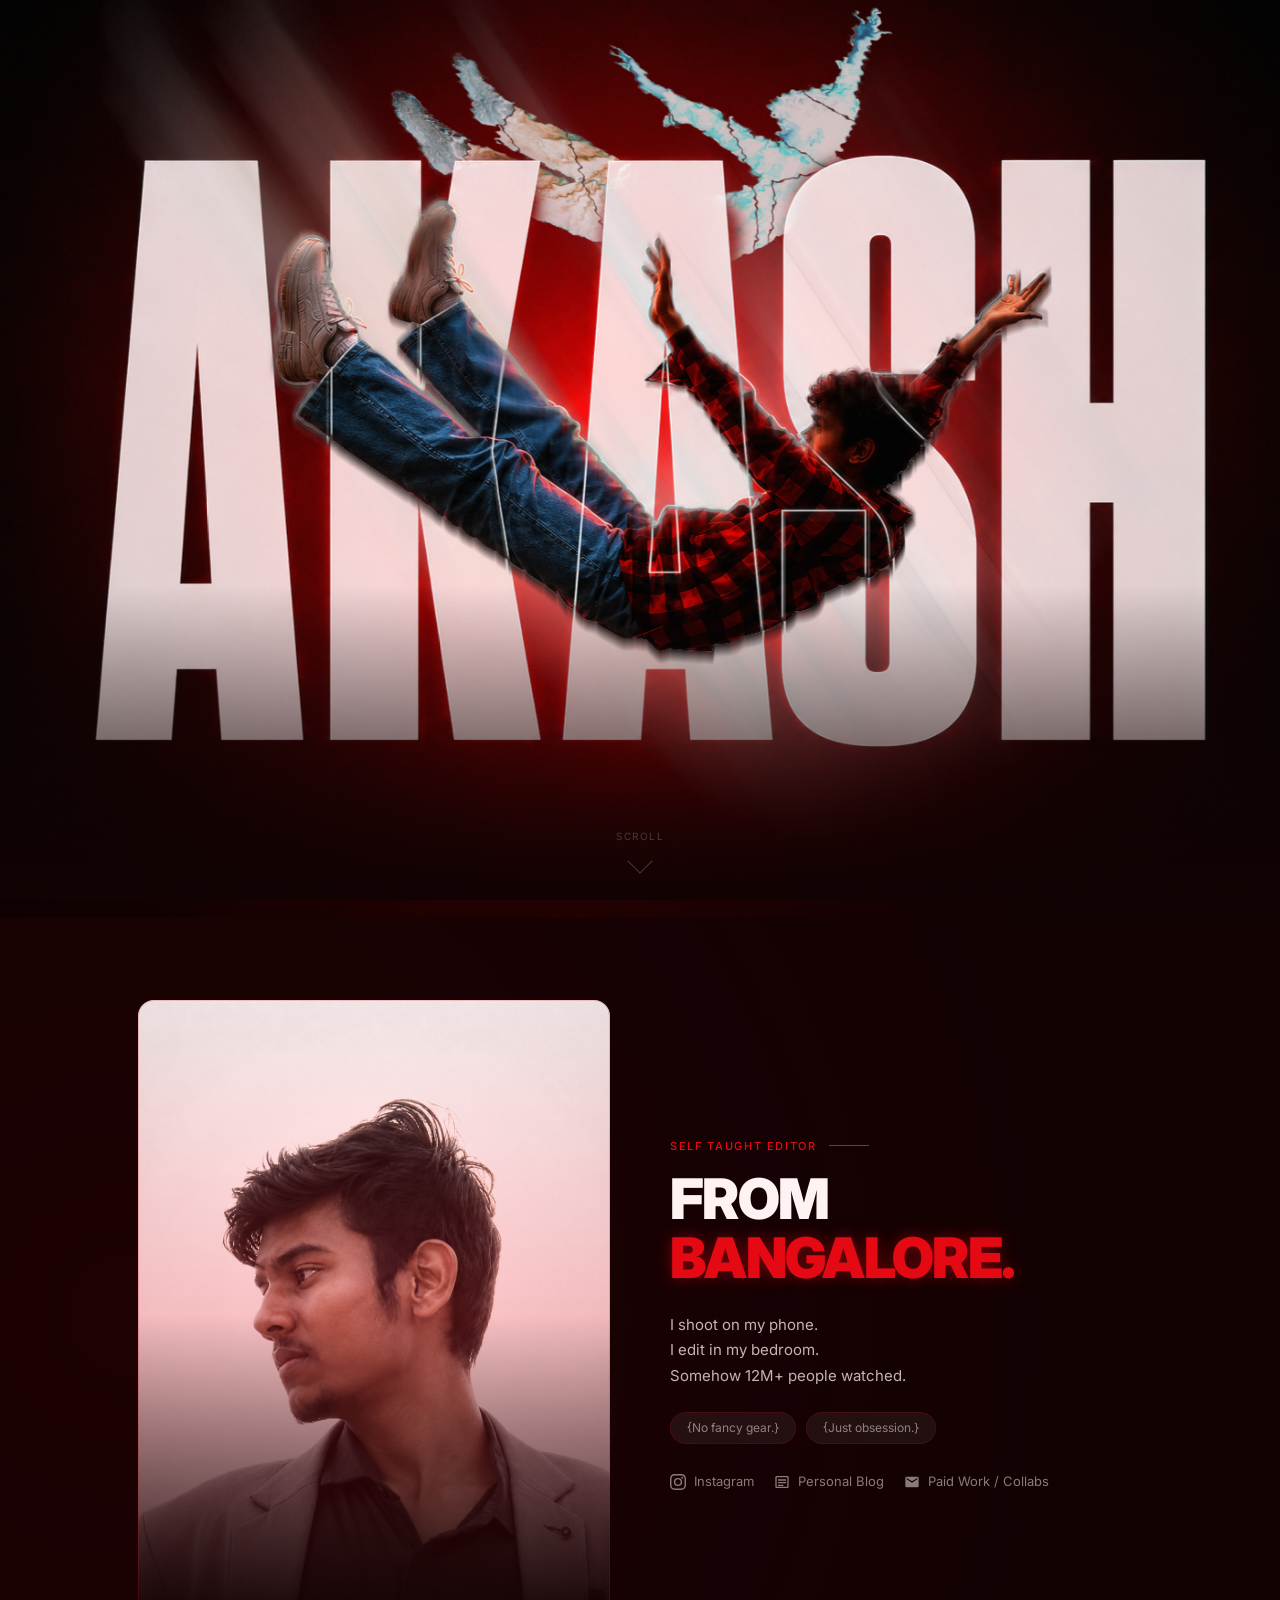
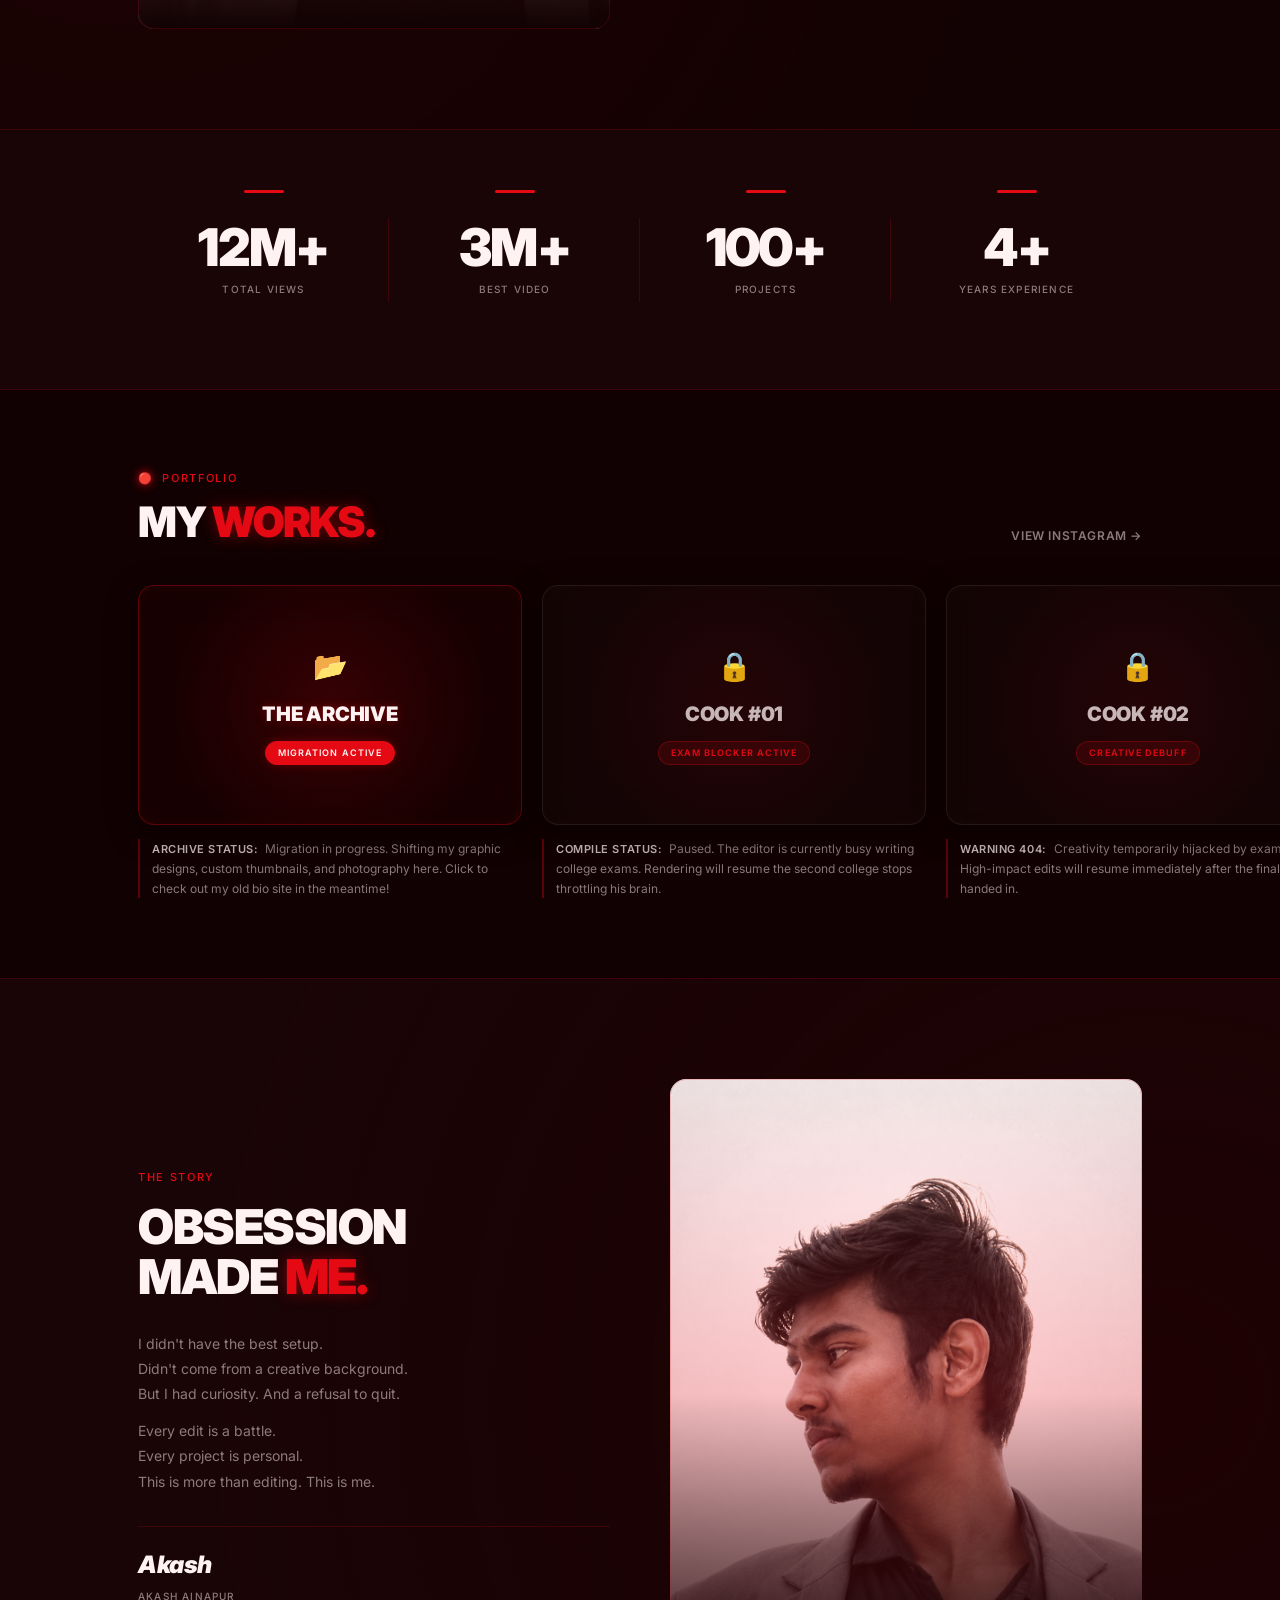
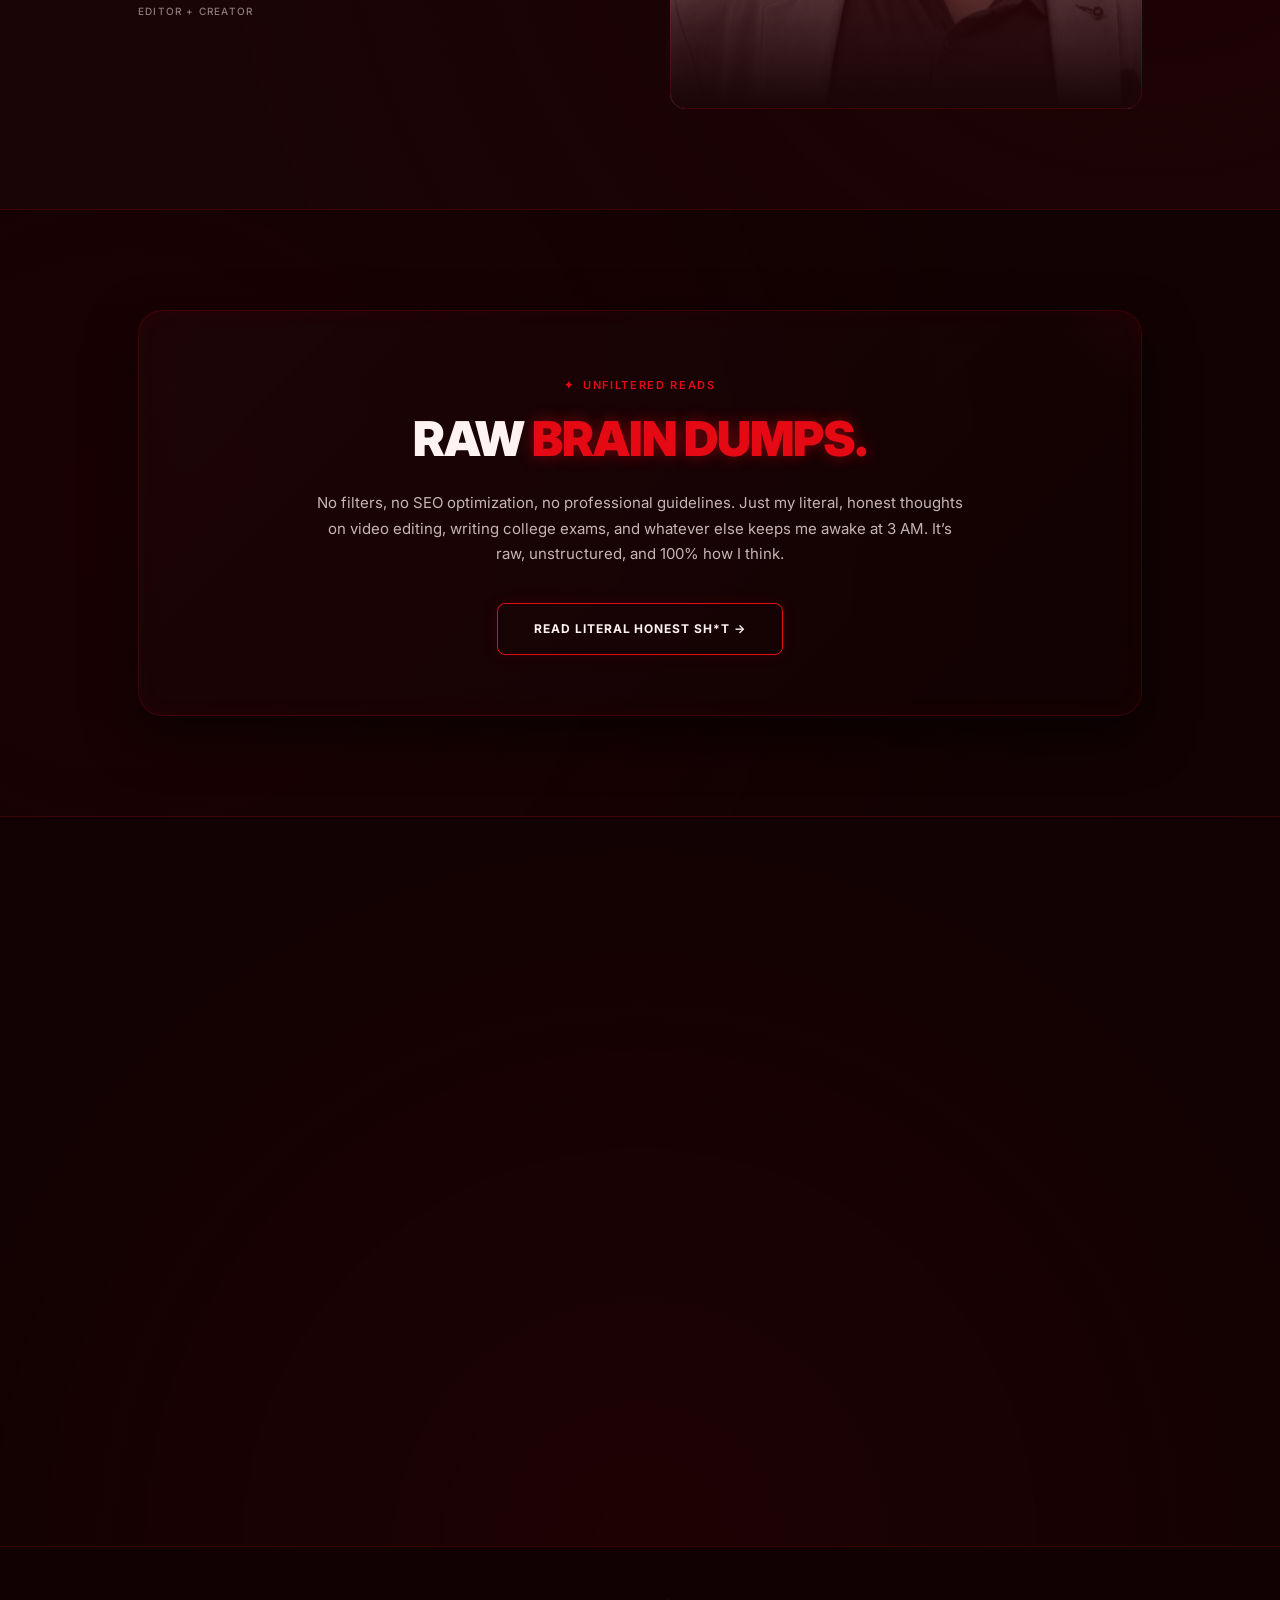
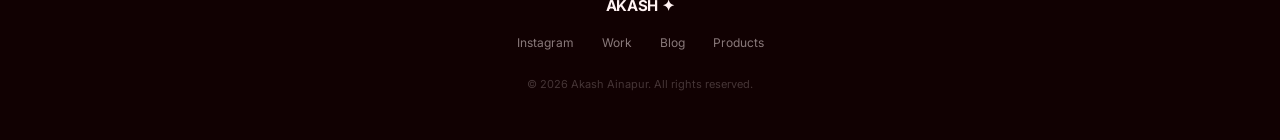
==== index_v3_fixed.html @ cde0cded "Initial commit of premium darker-red portfolio" ====
<!DOCTYPE html>
<html lang="en">
<head>
  <meta charset="UTF-8">
  <meta name="viewport" content="width=device-width, initial-scale=1.0">
  <title>Akash — Editor & VFX Creator from Bangalore</title>
  <meta name="description" content="Self-taught video editor and VFX creator from Bangalore. 12M+ views. Get the Spidy Edit Pack and Raven Edit Pack.">
  <meta property="og:title" content="Akash — Editor & VFX Creator">
  <meta property="og:description" content="Get the assets behind the viral reels. VFX clips, SFX, and Prompt Guides.">
  <meta property="og:type" content="website">
  <meta property="og:image" content="assets/spidy-pack-hero.png">
  <link rel="preconnect" href="https://fonts.googleapis.com">
  <link rel="preconnect" href="https://fonts.gstatic.com" crossorigin>
  <link href="https://fonts.googleapis.com/css2?family=Inter:wght@400;500;700;900&family=Bebas+Neue&display=swap" rel="stylesheet">
  <link rel="stylesheet" href="style.css">
  <link rel="icon" href="data:image/svg+xml,<svg xmlns=%22http://www.w3.org/2000/svg%22 viewBox=%220 0 100 100%22><text y=%22.9em%22 font-size=%2290%22>✦</text></svg>">
</head>
<body>

  <!-- Page Loader -->
  <div class="page-loader" id="pageLoader">
    <div class="page-loader__text">AKASH</div>
  </div>

  <!-- ===== HERO ===== -->
  <section class="hero" id="hero">
    <div class="hero__bg"></div>
    <div class="hero__grain"></div>
    <div class="hero__overlay"></div>
    <div class="hero__mobile"></div>
    <div class="hero__scroll">
      <span>Scroll</span>
      <div class="hero__scroll-arrow"></div>
    </div>
  </section>

  <!-- ===== INTRO ===== -->
  <section class="intro" id="about">
    <div class="container">
      <div class="intro__inner reveal">
        <div class="intro__photo">
          <img src="assets/headshot.png" alt="Akash Ainapur" loading="lazy">
        </div>
        <div class="intro__content">
          <div class="intro__label">SELF TAUGHT EDITOR</div>
          <h1 class="intro__heading">FROM<br><span class="red">BANGALORE.</span></h1>
          <p class="intro__bio">I shoot on my phone.<br>I edit in my bedroom.<br>Somehow 12M+ people watched.</p>
          <div class="intro__tags">
            <span class="intro__tag">{No fancy gear.}</span>
            <span class="intro__tag">{Just obsession.}</span>
          </div>
          <div class="intro__socials">
            <a href="https://instagram.com/theakashainapur" target="_blank" rel="noopener" class="intro__social" id="introInsta">
              <svg viewBox="0 0 24 24" fill="currentColor"><path d="M12 2.163c3.204 0 3.584.012 4.85.07 3.252.148 4.771 1.691 4.919 4.919.058 1.265.069 1.645.069 4.849 0 3.205-.012 3.584-.069 4.849-.149 3.225-1.664 4.771-4.919 4.919-1.266.058-1.644.07-4.85.07-3.204 0-3.584-.012-4.849-.07-3.26-.149-4.771-1.699-4.919-4.92-.058-1.265-.07-1.644-.07-4.849 0-3.204.013-3.583.07-4.849.149-3.227 1.664-4.771 4.919-4.919 1.266-.057 1.645-.069 4.849-.069zM12 0C8.741 0 8.333.014 7.053.072 2.695.272.273 2.69.073 7.052.014 8.333 0 8.741 0 12c0 3.259.014 3.668.072 4.948.2 4.358 2.618 6.78 6.98 6.98C8.333 23.986 8.741 24 12 24c3.259 0 3.668-.014 4.948-.072 4.354-.2 6.782-2.618 6.979-6.98.059-1.28.073-1.689.073-4.948 0-3.259-.014-3.667-.072-4.947-.196-4.354-2.617-6.78-6.979-6.98C15.668.014 15.259 0 12 0zm0 5.838a6.162 6.162 0 100 12.324 6.162 6.162 0 000-12.324zM12 16a4 4 0 110-8 4 4 0 010 8zm6.406-11.845a1.44 1.44 0 100 2.881 1.44 1.44 0 000-2.881z"/></svg>
              Instagram
            </a>
            <a href="https://akashainapur.blogspot.com/" target="_blank" rel="noopener" class="intro__social" id="introBlog">
              <svg viewBox="0 0 24 24" fill="currentColor"><path d="M4 3h16c1.1 0 2 .9 2 2v14c0 1.1-.9 2-2 2H4c-1.1 0-2-.9-2-2V5c0-1.1.9-2 2-2zm0 2v14h16V5H4zm2 3h12v2H6V8zm0 4h12v2H6v-2zm0 4h8v2H6v-2z"/></svg>
              Personal Blog
            </a>
            <a href="mailto:akashainapur4548@gmail.com" class="intro__social" id="introEmail">
              <svg viewBox="0 0 24 24" fill="currentColor"><path d="M20 4H4c-1.1 0-1.99.9-1.99 2L2 18c0 1.1.9 2 2 2h16c1.1 0 2-.9 2-2V6c0-1.1-.9-2-2-2zm0 4l-8 5-8-5V6l8 5 8-5v2z"/></svg>
              Paid Work / Collabs
            </a>
          </div>
        </div>
      </div>
    </div>
  </section>

  <!-- ===== STATS ===== -->
  <section class="stats" id="stats">
    <div class="container">
      <div class="stats__grid reveal">
        <div class="stat">
          <div class="stat__number">12M+</div>
          <div class="stat__label">Total Views</div>
        </div>
        <div class="stat">
          <div class="stat__number">3M+</div>
          <div class="stat__label">Best Video</div>
        </div>
        <div class="stat">
          <div class="stat__number">100+</div>
          <div class="stat__label">Projects</div>
        </div>
        <div class="stat">
          <div class="stat__number">4+</div>
          <div class="stat__label">Years Experience</div>
        </div>
      </div>
    </div>
  </section>

  <!-- ===== PORTFOLIO / RECENT WORK ===== -->
  <section class="work" id="work">
    <div class="container">
      <div class="work__header reveal">
        <div>
          <div class="work__label"><span class="work-pulse-dot">🔴</span> PORTFOLIO</div>
          <h2 class="work__heading">MY <span class="red">WORKS.</span></h2>
        </div>
        <a href="https://instagram.com/theakashainapur" target="_blank" rel="noopener" class="work__link" id="workLink">VIEW INSTAGRAM →</a>
      </div>
      
      <!-- Blurred / Locked Portfolio Cards -->
      <div class="work__grid">
        <!-- Card 1 Wrapper (Active Archive Link - The Bio Site) -->
        <a href="https://bio.site/akashainapur" target="_blank" rel="noopener" class="work__grid-item reveal" id="workCard1" style="display: block; text-decoration: none;">
          <div class="work-card work-card--archive">
            <div class="work-card__locked-content">
              <div class="work-card__locked-icon">📂</div>
              <div class="work-card__locked-title">THE ARCHIVE</div>
              <div class="work-card__locked-status">MIGRATION ACTIVE</div>
            </div>
          </div>
          <p class="work-card__caption">
            <strong>Archive status:</strong> Migration in progress. Shifting my graphic designs, custom thumbnails, and photography here. Click to check out my old bio site in the meantime!
          </p>
        </a>

        <!-- Card 2 Wrapper (Cook #01) -->
        <div class="work__grid-item reveal" id="workCard2">
          <div class="work-card work-card--locked">
            <div class="work-card__locked-content">
              <div class="work-card__locked-icon">🔒</div>
              <div class="work-card__locked-title">COOK #01</div>
              <div class="work-card__locked-status">EXAM BLOCKER ACTIVE</div>
            </div>
          </div>
          <p class="work-card__caption">
            <strong>Compile status:</strong> Paused. The editor is currently busy writing college exams. Rendering will resume the second college stops throttling his brain.
          </p>
        </div>

        <!-- Card 3 Wrapper (Cook #02) -->
        <div class="work__grid-item reveal" id="workCard3">
          <div class="work-card work-card--locked">
            <div class="work-card__locked-content">
              <div class="work-card__locked-icon">🔒</div>
              <div class="work-card__locked-title">COOK #02</div>
              <div class="work-card__locked-status">CREATIVE DEBUFF</div>
            </div>
          </div>
          <p class="work-card__caption">
            <strong>Warning 404:</strong> Creativity temporarily hijacked by exam prep. High-impact edits will resume immediately after the final paper is handed in.
          </p>
        </div>
      </div>
    </div>
  </section>

  <!-- ===== STORY ===== -->
  <section class="story" id="story">
    <div class="container">
      <div class="story__inner reveal">
        <div class="story__content">
          <div class="story__label">The Story</div>
          <h2 class="story__heading">OBSESSION<br>MADE <span class="red">ME.</span></h2>
          <div class="story__bio">
            <p>I didn't have the best setup.<br>Didn't come from a creative background.<br>But I had curiosity. And a refusal to quit.</p>
            <p>Every edit is a battle.<br>Every project is personal.<br>This is more than editing. This is me.</p>
          </div>
          <div class="story__signature">
            <div class="story__sig-name">Akash</div>
            <div class="story__sig-title">AKASH AINAPUR<br>EDITOR + CREATOR</div>
          </div>
        </div>
        <div class="story__photo">
          <img src="assets/headshot.png" alt="Akash Ainapur" loading="lazy">
        </div>
      </div>
    </div>
  </section>

  <!-- ===== THE BLOG (RAW BRAIN DUMP) ===== -->
  <section class="blog" id="blog">
    <div class="container">
      <div class="blog__inner reveal">
        <div class="blog__content">
          <div class="blog__label"><span class="blog-terminal-cursor">✦</span> UNFILTERED READS</div>
          <h2 class="blog__heading">RAW <span class="red">BRAIN DUMPS.</span></h2>
          <p class="blog__desc">
            No filters, no SEO optimization, no professional guidelines. Just my literal, honest thoughts on video editing, writing college exams, and whatever else keeps me awake at 3 AM. It’s raw, unstructured, and 100% how I think.
          </p>
          <a href="https://akashainapur.blogspot.com/" target="_blank" rel="noopener" class="btn-blog" id="btnBlog">
            READ LITERAL HONEST SH*T →
          </a>
        </div>
      </div>
    </div>
  </section>

  <!-- ===== EDIT PACKS ===== -->
  <section class="packs" id="products">
    <div class="container">
      <div class="packs__header reveal">
        <div>
          <div class="packs__label">Edit Packs</div>
          <h2 class="packs__heading">TOOLS I USE.<br><span class="red">NOW YOU CAN TOO.</span></h2>
        </div>
        <a href="#products" class="packs__link" id="packsLink">VIEW ALL PRODUCTS</a>
      </div>
      <div class="packs__grid">
        <!-- Spidy Pack [Free] -->
        <div class="pack-card reveal" id="packSpidyFree">
          <div class="pack-card__img">
            <img src="assets/spidy-pack-hero.png" alt="Spidy Edit Pack (Free)" loading="lazy">
          </div>
          <div class="pack-card__body">
            <div>
              <div class="pack-card__name">SPIDY EDIT PACK [FREE]</div>
              <p class="pack-card__desc">Get started with the viral Web Camera Hit VFX Asset. Fully transparent and pre-keyed.</p>
              <div class="pack-card__features">
                <span class="pack-card__feat">WEB VFX</span>
                <span class="pack-card__feat">FREE</span>
                <span class="pack-card__feat">4K CLIP</span>
              </div>
            </div>
            <div class="pack-card__footer">
              <div class="pack-card__price">FREE</div>
              <button class="btn-buy" id="btnBuySpidy" onclick="openModal()">DOWNLOAD</button>
            </div>
          </div>
        </div>

        <!-- Spidy Pack [Paid] -->
        <div class="pack-card reveal" id="packSpidyPaid">
          <div class="pack-card__img">
            <img src="assets/spidy-pack-hero.png" alt="Spidy Edit Pack (Paid)" loading="lazy">
          </div>
          <div class="pack-card__body">
            <div>
              <div class="pack-card__name">SPIDY EDIT PACK [FULL]</div>
              <p class="pack-card__desc">The complete premium editing toolkit. Includes all VFX overlays, 3D assets, high-impact SFX, and Premiere project templates.</p>
              <div class="pack-card__features">
                <span class="pack-card__feat">VFX CLIPS</span>
                <span class="pack-card__feat">OVERLAYS</span>
                <span class="pack-card__feat">SFX</span>
                <span class="pack-card__feat">PROJECT FILES</span>
              </div>
            </div>
            <div class="pack-card__footer">
              <div class="pack-card__price"><span>₹</span>199</div>
              <button class="btn-buy" id="btnBuySpidyPaid" onclick="handleBuyNow()">BUY NOW</button>
            </div>
          </div>
        </div>
      </div>
    </div>
  </section>

  <!-- ===== FOOTER ===== -->
  <footer class="footer" id="footer">
    <div class="footer__logo">AKASH ✦</div>
    <nav class="footer__links">
      <a href="https://instagram.com/theakashainapur" target="_blank" rel="noopener" class="footer__link" id="footerInsta">Instagram</a>
      <a href="#work" class="footer__link" id="footerWork">Work</a>
      <a href="#blog" class="footer__link" id="footerBlog">Blog</a>
      <a href="#products" class="footer__link" id="footerProducts">Products</a>
    </nav>
    <div class="footer__copy">© 2026 Akash Ainapur. All rights reserved.</div>
  </footer>

  <!-- ===== POPUP MODAL (FREE SPIDY EDIT PACK) ===== -->
  <div class="modal-overlay" id="emailModal">
    <div class="modal" role="dialog" aria-labelledby="modalTitle" style="max-width: 480px;">
      <button class="modal__close" onclick="closeModal()" aria-label="Close" id="modalCloseBtn">✕</button>
      <div id="modalForm" style="text-align: center;">
        <div class="modal__pack-img" style="margin-bottom: 20px; border-radius: 12px; overflow: hidden; border: 1px solid var(--border);">
          <img src="assets/spidy-pack-hero.png" alt="Spidy Edit Pack" style="width: 100%; height: auto; display: block;">
        </div>
        <div class="modal__icon" style="margin: 0 auto 15px auto;">🎁</div>
        <h3 class="modal__title" id="modalTitle" style="font-family: var(--font-body); font-weight: 900; letter-spacing: -0.01em;">SPIDY EDIT PACK <span class="red" style="font-size: 14px; vertical-align: middle; margin-left: 5px;">[FREE]</span></h3>
        <p class="modal__desc" style="font-size: 13px; margin-bottom: 24px; color: var(--white-70); line-height: 1.6;">
          Includes the viral Web Camera Hit VFX Asset! Ready to drop directly into your editing timeline.
          <span style="display: block; font-size: 10px; margin-top: 10px; color: var(--white-45); line-height: 1.4;">
            Looking for the full paid Spidy pack? <a href="#products" onclick="closeModal(); setTimeout(() => { document.getElementById('products').scrollIntoView({behavior: 'smooth'}) }, 400); return false;" style="color: var(--accent); text-decoration: underline; font-weight: 600;">Click here to check it out!</a>
          </span>
        </p>
        
        <a href="https://drive.google.com/file/d/134Qw5Q2laM5VTwWkgmwhAGQ_ZkqqZ1Ht/view?usp=drive_link" target="_blank" class="modal__submit" id="downloadSpidyBtn" onclick="triggerDownloadToast()" style="display: block; text-align: center; text-decoration: none; line-height: 1.4; padding: 14px; border-radius: 10px; font-weight: 700; font-family: var(--font-body);">
          ⬇ DOWNLOAD FREE PACK
        </a>
        <div style="font-size: 11px; color: var(--white-45); margin-top: 12px;">
          Download asset from Google Drive
        </div>
      </div>
    </div>
  </div>

  <!-- Toast -->
  <div class="toast" id="toast" role="alert" aria-live="polite">
    <span class="toast__icon">✓</span>
    <span class="toast__text">Done</span>
  </div>

  <script src="script.js"></script>
</body>
</html>
---- style.css ----
/* ==============================
   akash.in — Design System v2
   ============================== */
@import url('https://fonts.googleapis.com/css2?family=Inter:wght@400;500;700;900&family=Bebas+Neue&display=swap');

:root {
  --bg-primary: #120203; /* deep burgundy-black, more reddish than pitch black */
  --bg-section: #1a0507; /* rich dark wine-red */
  --bg-card: #25090c; /* rich dark red card background */
  --bg-card-hover: #320e12; /* card hover color */
  --accent: #E50914; /* extremely premium and punchy accent red */
  --accent-glow: rgba(229, 9, 20, 0.4);
  --accent-dim: rgba(229, 9, 20, 0.15);
  --white: #FFF2F2; /* warm white with subtle reddish tint */
  --white-70: rgba(255, 242, 242, 0.75);
  --white-45: rgba(255, 242, 242, 0.5);
  --white-20: rgba(255, 242, 242, 0.22);
  --white-10: rgba(255, 242, 242, 0.12);
  --white-05: rgba(255, 242, 242, 0.06);
  --border: rgba(229, 9, 20, 0.18); /* slightly stronger red border */
  --font-body: 'Inter', -apple-system, BlinkMacSystemFont, sans-serif;
  --font-display: 'Bebas Neue', sans-serif;
  --ease: cubic-bezier(0.16, 1, 0.3, 1);
  --t-fast: 0.2s cubic-bezier(0.16,1,0.3,1);
  --t-med: 0.4s cubic-bezier(0.16,1,0.3,1);
}

*, *::before, *::after { margin:0; padding:0; box-sizing:border-box; }
html { scroll-behavior: smooth; -webkit-font-smoothing: antialiased; background: var(--bg-primary); }
body { font-family: var(--font-body); background: transparent; color: var(--white); overflow-x: hidden; line-height: 1.5; }
a { text-decoration: none; color: inherit; }

::-webkit-scrollbar { width: 6px; }
::-webkit-scrollbar-track { background: var(--bg-primary); }
::-webkit-scrollbar-thumb { background: rgba(204,51,51,0.3); border-radius: 3px; }
::-webkit-scrollbar-thumb:hover { background: rgba(204,51,51,0.5); }

/* Animations */
@keyframes fadeInUp { from { opacity:0; transform:translateY(30px); } to { opacity:1; transform:translateY(0); } }
@keyframes fadeIn { from { opacity:0; } to { opacity:1; } }
@keyframes float { 0%,100% { transform:translateY(0); } 50% { transform:translateY(-8px); } }
@keyframes pulse-glow { 0%,100% { box-shadow:0 0 20px rgba(229,9,20,0.3); } 50% { box-shadow:0 0 40px rgba(229,9,20,0.6); } }
@keyframes grain { 0%,100%{background-position:0 0} 20%{background-position:-15% 5%} 40%{background-position:-5% 25%} 60%{background-position:15% 0} 80%{background-position:3% 35%} }

.reveal { opacity:0; transform:translateY(30px); transition: opacity 0.8s var(--ease), transform 0.8s var(--ease); }
.reveal.visible { opacity:1; transform:translateY(0); }

.red {
  color: var(--accent);
  text-shadow: 0 0 15px rgba(229, 9, 20, 0.45);
}

/* Utility */
.container { max-width: 1100px; margin: 0 auto; padding: 0 48px; }
@media(max-width:767px) { .container { padding: 0 24px; } }

/* ——— PAGE LOADER ——— */
.page-loader { position:fixed; inset:0; background:var(--bg-primary); z-index:9999; display:flex; align-items:center; justify-content:center; transition: opacity 0.6s ease, visibility 0.6s ease; }
.page-loader.hidden { opacity:0; visibility:hidden; pointer-events:none; }
.page-loader__text { font-family:var(--font-display); font-size:48px; color:var(--accent); letter-spacing:0.15em; animation:fadeIn 0.5s ease; }

/* ——— HERO ——— */
.hero { position:relative; width:100%; height:100vh; min-height:600px; overflow:hidden; }
.hero__bg { position:fixed; inset:0; background-image:url('assets/final.jpg'); background-size:cover; background-position:center top; background-repeat:no-repeat; z-index:-1; pointer-events:none; }
.hero__grain { position:absolute; inset:0; z-index:2; opacity:0.03; pointer-events:none; background-image:url("data:image/svg+xml,%3Csvg viewBox='0 0 256 256' xmlns='http://www.w3.org/2000/svg'%3E%3Cfilter id='n'%3E%3CfeTurbulence type='fractalNoise' baseFrequency='0.9' numOctaves='4' stitchTiles='stitch'/%3E%3C/filter%3E%3Crect width='100%25' height='100%25' filter='url(%23n)'/%3E%3C/svg%3E"); background-size:200px; animation:grain 8s steps(10) infinite; }
.hero__overlay { position:absolute; inset:0; background:linear-gradient(180deg, transparent 65%, var(--bg-primary) 100%); z-index:3; pointer-events:none; }
.hero__mobile { display:none; position:fixed; inset:0; z-index:-1; background-image:url('assets/mobile final.jpg'); background-size:cover; background-position:center top; pointer-events:none; }
.hero__scroll { position:absolute; bottom:30px; left:50%; transform:translateX(-50%); z-index:10; display:flex; flex-direction:column; align-items:center; gap:8px; animation:float 2.5s ease-in-out infinite; }
.hero__scroll span { font-size:10px; letter-spacing:0.15em; text-transform:uppercase; color:var(--white-20); }
.hero__scroll-arrow { width:18px; height:18px; border-right:1.5px solid var(--white-20); border-bottom:1.5px solid var(--white-20); transform:rotate(45deg); }

/* ——— INTRO ——— */
.intro { background: radial-gradient(circle at 10% 50%, rgba(229, 9, 20, 0.06) 0%, rgba(18, 2, 3, 0.93) 80%); padding:100px 0; position:relative; overflow:hidden; }
.intro__inner { display:grid; grid-template-columns:1fr 1fr; gap:60px; align-items:center; }
.intro__photo { position:relative; border-radius:16px; overflow:hidden; aspect-ratio:3/4; background:var(--bg-primary); }
.intro__photo img { width:100%; height:100%; object-fit:cover; transition:transform var(--t-med); filter: grayscale(0.2) contrast(1.05); }
.intro__photo:hover img { transform:scale(1.03); }
.intro__photo::before { content:''; position:absolute; inset:0; background:linear-gradient(to top, var(--bg-primary) 0%, rgba(229, 9, 20, 0.25) 50%, rgba(229, 9, 20, 0.05) 100%); z-index:2; pointer-events:none; }
.intro__photo::after { content:''; position:absolute; inset:0; border-radius:16px; border:1px solid var(--border); z-index:3; pointer-events:none; }
.intro__label { font-size:11px; font-weight:500; letter-spacing:0.15em; text-transform:uppercase; color:var(--accent); margin-bottom:16px; display:flex; align-items:center; gap:12px; }
.intro__label::after { content:''; width:40px; height:1px; background:var(--accent); }
.intro__heading { font-family:var(--font-body); font-size:clamp(36px,5vw,56px); font-weight:900; line-height:1.05; letter-spacing:-0.03em; margin-bottom:24px; }

.intro__bio { font-size:15px; color:var(--white-70); line-height:1.7; margin-bottom:24px; max-width:400px; }
.intro__tags { display:flex; gap:10px; margin-bottom:28px; flex-wrap:wrap; }
.intro__tag { font-size:12px; color:var(--white-45); padding:6px 16px; border:1px solid var(--border); border-radius:100px; background:var(--white-05); }
.intro__socials { display:flex; gap:20px; }
.intro__social { display:flex; align-items:center; gap:8px; font-size:13px; color:var(--white-45); transition:color var(--t-fast); }
.intro__social:hover { color:var(--accent); }
.intro__social svg { width:16px; height:16px; }

/* ——— STATS ——— */
.stats { background: rgba(26, 5, 7, 0.93); padding:60px 0; border-top:1px solid var(--border); border-bottom:1px solid var(--border); }
.stats__grid { display:grid; grid-template-columns:repeat(4,1fr); gap:0; }
.stat { text-align:center; padding:32px 20px; position:relative; }
.stat::before { content:''; position:absolute; top:0; left:50%; transform:translateX(-50%); width:40px; height:3px; background:var(--accent); border-radius:2px; }
.stat:not(:last-child)::after { content:''; position:absolute; right:0; top:20%; height:60%; width:1px; background:var(--border); }
.stat__number { font-size:clamp(36px,5vw,52px); font-weight:900; color:var(--white); letter-spacing:-0.03em; line-height:1; margin-bottom:8px; }
.stat__label { font-size:10px; font-weight:500; letter-spacing:0.12em; text-transform:uppercase; color:var(--white-45); }

/* ——— FEATURED WORK ——— */
.work { background: rgba(18, 2, 3, 0.93); padding:80px 0; }
.work__header { display:flex; align-items:flex-end; justify-content:space-between; margin-bottom:40px; }
.work__label { font-size:11px; font-weight:500; letter-spacing:0.15em; text-transform:uppercase; color:var(--accent); margin-bottom:12px; }
.work__heading { font-family:var(--font-body); font-size:clamp(28px,4vw,42px); font-weight:900; line-height:1.1; letter-spacing:-0.03em; }
.work__link { font-size:12px; font-weight:600; color:var(--white-45); letter-spacing:0.05em; text-transform:uppercase; transition:color var(--t-fast); white-space:nowrap; }
.work__link:hover { color:var(--accent); }
.work__grid { display:grid; grid-template-columns:repeat(3, 1fr); gap:20px; }
@media(max-width:1024px) { .work__grid { grid-template-columns:1fr 1fr; } }
@media(max-width:767px) { .work__grid { grid-template-columns:1fr; } }

/* Pulse Indicator for WIP */
.work-pulse-dot {
  display: inline-block;
  color: var(--accent);
  margin-right: 4px;
  animation: pulse-recording 1.2s infinite ease-in-out;
  text-shadow: 0 0 10px var(--accent);
}
@keyframes pulse-recording {
  0%, 100% { opacity: 0.3; transform: scale(0.9); }
  50% { opacity: 1; transform: scale(1.15); }
}

/* Locked Work Card Styles */
.work-card--locked {
  background: rgba(255, 255, 255, 0.015) !important;
  border: 1px solid rgba(255, 242, 242, 0.08) !important;
  display: flex;
  align-items: center;
  justify-content: center;
  text-align: center;
  padding: 40px 20px;
  cursor: not-allowed;
  backdrop-filter: blur(20px);
  -webkit-backdrop-filter: blur(20px);
  height: 240px; /* fixed height for locked cards */
  position: relative;
  overflow: hidden;
  border-radius: 16px;
  box-shadow: inset 0 0 12px rgba(255, 255, 255, 0.02), 0 8px 32px rgba(0, 0, 0, 0.4);
  transition: all var(--t-fast);
}
.work-card--locked::before {
  content: '';
  position: absolute;
  inset: 0;
  background: radial-gradient(circle at center, rgba(229, 9, 20, 0.08) 0%, transparent 70%);
  pointer-events: none;
}
.work-card--locked:hover {
  background: rgba(229, 9, 20, 0.04) !important;
  border-color: rgba(229, 9, 20, 0.35) !important;
  transform: translateY(-4px) !important;
  box-shadow: inset 0 0 12px rgba(229, 9, 20, 0.04), 0 12px 40px rgba(229, 9, 20, 0.15) !important;
}

/* Archive Card Styles */
.work-card--archive {
  background: rgba(229, 9, 20, 0.03) !important;
  border: 1px solid rgba(229, 9, 20, 0.35) !important;
  display: flex;
  align-items: center;
  justify-content: center;
  text-align: center;
  padding: 40px 20px;
  cursor: pointer;
  backdrop-filter: blur(20px);
  -webkit-backdrop-filter: blur(20px);
  height: 240px;
  position: relative;
  overflow: hidden;
  border-radius: 16px;
  box-shadow: inset 0 0 15px rgba(229, 9, 20, 0.05), 0 8px 32px rgba(0, 0, 0, 0.4);
  transition: all var(--t-fast);
}
.work-card--archive::before {
  content: '';
  position: absolute;
  inset: 0;
  background: radial-gradient(circle at center, rgba(229, 9, 20, 0.15) 0%, transparent 70%);
  pointer-events: none;
}
.work-card--archive:hover {
  background: rgba(229, 9, 20, 0.08) !important;
  border-color: rgba(229, 9, 20, 0.6) !important;
  transform: translateY(-4px) !important;
  box-shadow: inset 0 0 20px rgba(229, 9, 20, 0.08), 0 15px 45px rgba(229, 9, 20, 0.25) !important;
}
.work-card--archive .work-card__locked-title {
  color: var(--white);
  text-shadow: 0 0 10px rgba(229, 9, 20, 0.4);
}
.work-card--archive .work-card__locked-status {
  color: var(--white);
  background: var(--accent);
  border: 1px solid var(--accent);
  box-shadow: 0 0 10px rgba(229, 9, 20, 0.3);
}
.work-card__locked-content {
  display: flex;
  flex-direction: column;
  align-items: center;
  gap: 12px;
  z-index: 2;
}
.work-card__locked-icon {
  font-size: 28px;
  animation: lock-wiggle 3s infinite ease-in-out;
}
@keyframes lock-wiggle {
  0%, 100% { transform: rotate(0deg); }
  10%, 30% { transform: rotate(-8deg); }
  20%, 40% { transform: rotate(8deg); }
  50% { transform: rotate(0deg); }
}
.work-card__locked-title {
  font-family: var(--font-body);
  font-size: 20px;
  font-weight: 900;
  color: var(--white-70);
  letter-spacing: -0.01em;
}
.work-card__locked-status {
  font-size: 9px;
  font-weight: 600;
  letter-spacing: 0.12em;
  text-transform: uppercase;
  color: var(--accent);
  background: rgba(229, 9, 20, 0.12);
  border: 1px solid rgba(229, 9, 20, 0.3);
  padding: 4px 12px;
  border-radius: 100px;
}

/* Captions under blurred cards */
.work-card__caption {
  font-size: 12px;
  line-height: 1.65;
  color: var(--white-45);
  margin-top: 14px;
  padding-left: 12px;
  border-left: 2px solid rgba(229, 9, 20, 0.35);
  text-align: left;
  transition: color var(--t-fast);
}
.work__grid-item:hover .work-card__caption {
  color: var(--white-70);
}
.work-card__caption strong {
  color: var(--white-70);
  font-weight: 600;
  text-transform: uppercase;
  font-size: 11px;
  letter-spacing: 0.05em;
  margin-right: 4px;
}

.work-card { position:relative; border-radius:16px; overflow:hidden; aspect-ratio:16/10; cursor:pointer; transition:transform var(--t-fast), box-shadow var(--t-fast); }
.work-card:hover { transform:scale(1.02); box-shadow:0 16px 48px rgba(0,0,0,0.5); }
.work-card__img { width:100%; height:100%; object-fit:cover; transition:transform var(--t-med); }
.work-card:hover .work-card__img { transform:scale(1.08); }
.work-card__overlay { position:absolute; inset:0; background:linear-gradient(180deg, rgba(0,0,0,0.1) 0%, rgba(0,0,0,0.75) 100%); z-index:2; display:flex; flex-direction:column; justify-content:flex-end; padding:28px; }
.work-card__title { font-family:var(--font-body); font-size:clamp(24px,3vw,36px); font-weight:900; color:var(--white); letter-spacing:-0.02em; line-height:1.1; text-shadow:0 2px 20px rgba(0,0,0,0.5); }

.work-card__play { position:absolute; top:50%; left:50%; transform:translate(-50%,-50%); width:56px; height:56px; background:rgba(255,255,255,0.1); backdrop-filter:blur(12px); -webkit-backdrop-filter:blur(12px); border-radius:50%; display:flex; align-items:center; justify-content:center; z-index:3; opacity:0; transition:opacity var(--t-fast); border:1px solid rgba(255,255,255,0.2); }
.work-card:hover .work-card__play { opacity:1; }
.work-card__play::after { content:''; width:0; height:0; border-left:16px solid white; border-top:10px solid transparent; border-bottom:10px solid transparent; margin-left:4px; }
.work-card__badge { position:absolute; bottom:28px; left:28px; z-index:3; display:flex; align-items:center; gap:6px; font-size:11px; font-weight:600; color:var(--white-70); background:rgba(0,0,0,0.5); backdrop-filter:blur(8px); padding:5px 12px; border-radius:100px; border:1px solid rgba(255,255,255,0.1); }
.work-card__badge svg { width:12px; height:12px; }

/* ——— STORY ——— */
.story { background: radial-gradient(circle at 90% 50%, rgba(229, 9, 20, 0.06) 0%, rgba(26, 5, 7, 0.93) 80%); padding:100px 0; border-top:1px solid var(--border); }
.story__inner { display:grid; grid-template-columns:1fr 1fr; gap:60px; align-items:center; }
.story__label { font-size:11px; font-weight:500; letter-spacing:0.15em; text-transform:uppercase; color:var(--accent); margin-bottom:16px; }
.story__heading { font-family:var(--font-body); font-size:clamp(32px,4.5vw,48px); font-weight:900; line-height:1.05; letter-spacing:-0.03em; margin-bottom:28px; }

.story__bio { font-size:14px; color:var(--white-45); line-height:1.8; margin-bottom:32px; }
.story__bio p { margin-bottom:12px; }
.story__signature { border-top:1px solid var(--border); padding-top:20px; }
.story__sig-name { font-family:var(--font-body); font-size:24px; font-weight:900; font-style:italic; color:var(--white); margin-bottom:6px; letter-spacing:-0.02em; }
.story__sig-title { font-size:10px; font-weight:500; letter-spacing:0.12em; text-transform:uppercase; color:var(--white-45); }
.story__photo { position:relative; border-radius:16px; overflow:hidden; aspect-ratio:3/4; background:var(--bg-section); }
.story__photo img { width:100%; height:100%; object-fit:cover; object-position:center top; transition:transform var(--t-med); filter: grayscale(0.2) contrast(1.05); }
.story__photo:hover img { transform:scale(1.03); }
.story__photo::before { content:''; position:absolute; inset:0; background:linear-gradient(to top, var(--bg-section) 0%, rgba(229, 9, 20, 0.25) 50%, rgba(229, 9, 20, 0.05) 100%); z-index:2; pointer-events:none; }
.story__photo::after { content:''; position:absolute; inset:0; border-radius:16px; border:1px solid var(--border); z-index:3; pointer-events:none; }

/* ——— PRODUCTS ——— */
.packs { background: radial-gradient(circle at 50% 100%, rgba(229, 9, 20, 0.06) 0%, rgba(18, 2, 3, 0.93) 80%); padding:80px 0; border-top:1px solid var(--border); }
.packs__header { display:flex; align-items:flex-end; justify-content:space-between; margin-bottom:40px; }
.packs__label { font-size:11px; font-weight:500; letter-spacing:0.15em; text-transform:uppercase; color:var(--accent); margin-bottom:12px; }
.packs__heading { font-family:var(--font-body); font-size:clamp(28px,4vw,42px); font-weight:900; line-height:1.1; letter-spacing:-0.03em; }
.packs__link { font-size:12px; font-weight:600; color:var(--white-45); letter-spacing:0.05em; text-transform:uppercase; transition:color var(--t-fast); white-space:nowrap; }
.packs__link:hover { color:var(--accent); }
.packs__grid { display:grid; grid-template-columns:1fr 1fr; gap:24px; }
@media(max-width:767px) { .packs__grid { grid-template-columns:1fr; } }

.pack-card { background:var(--bg-card); border:1px solid var(--border); border-radius:16px; overflow:hidden; display:flex; flex-direction:column; transition:transform var(--t-fast), box-shadow var(--t-fast); }
.pack-card:hover { transform:translateY(-4px); box-shadow:0 20px 50px rgba(0,0,0,0.4); }
.pack-card__img { height:200px; width:100%; overflow:hidden; }
.pack-card__img img { width:100%; height:100%; object-fit:cover; transition:transform var(--t-med); }
.pack-card:hover .pack-card__img img { transform:scale(1.05); }
.pack-card__body { padding:24px; display:flex; flex-direction:column; justify-content:space-between; }
.pack-card__name { font-size:16px; font-weight:900; color:var(--white); margin-bottom:8px; letter-spacing:-0.01em; }
.pack-card__desc { font-size:12px; color:var(--white-45); line-height:1.6; margin-bottom:14px; }
.pack-card__features { display:flex; flex-wrap:wrap; gap:6px; margin-bottom:18px; }
.pack-card__feat { font-size:9px; font-weight:600; letter-spacing:0.08em; text-transform:uppercase; color:var(--white-45); background:var(--white-05); border:1px solid var(--border); border-radius:4px; padding:3px 8px; }
.pack-card__footer { display:flex; align-items:center; justify-content:space-between; }
.pack-card__price { font-size:22px; font-weight:900; color:var(--white); }
.pack-card__price span { font-size:16px; color:var(--accent); }
.btn-buy { font-family:var(--font-body); font-size:12px; font-weight:700; padding:10px 22px; border-radius:6px; border:none; cursor:pointer; background:var(--accent); color:white; transition:all var(--t-fast); text-transform:uppercase; letter-spacing:0.05em; animation:pulse-glow 3s ease-in-out infinite; }
.btn-buy:hover { background:#e03a3a; transform:scale(1.05); }

/* ——— FOOTER ——— */
.footer { background: rgba(18, 2, 3, 0.95); padding:48px; text-align:center; border-top:1px solid var(--border); }
.footer__logo { font-size:15px; font-weight:700; color:var(--white); margin-bottom:16px; letter-spacing:-0.02em; }
.footer__links { display:flex; align-items:center; justify-content:center; gap:28px; margin-bottom:24px; }
.footer__link { font-size:12px; color:var(--white-45); transition:color var(--t-fast); }
.footer__link:hover { color:var(--accent); }
.footer__copy { font-size:11px; color:var(--white-20); }

/* ——— MODAL ——— */
.modal-overlay { position:fixed; inset:0; background:rgba(0,0,0,0.75); backdrop-filter:blur(8px); -webkit-backdrop-filter:blur(8px); z-index:1000; display:flex; align-items:center; justify-content:center; padding:20px; opacity:0; visibility:hidden; transition:opacity 0.3s ease, visibility 0.3s ease; }
.modal-overlay.active { opacity:1; visibility:visible; }
.modal { background:#1a0a0a; border:1px solid var(--border); border-radius:20px; padding:40px; max-width:420px; width:100%; position:relative; transform:scale(0.92) translateY(20px); transition:transform 0.35s var(--ease); box-shadow:0 32px 64px rgba(0,0,0,0.5); }
.modal-overlay.active .modal { transform:scale(1) translateY(0); }
.modal__close { position:absolute; top:16px; right:16px; width:32px; height:32px; border:none; background:var(--white-05); border-radius:8px; cursor:pointer; display:flex; align-items:center; justify-content:center; color:var(--white-45); font-size:16px; transition:all var(--t-fast); }
.modal__close:hover { background:var(--white-10); color:var(--white); }
.modal__icon { width:48px; height:48px; background:var(--accent-dim); border-radius:12px; display:flex; align-items:center; justify-content:center; margin-bottom:20px; font-size:22px; }
.modal__title { font-size:20px; font-weight:700; margin-bottom:8px; }
.modal__desc { font-size:13px; color:var(--white-45); line-height:1.6; margin-bottom:24px; }
.modal__input { width:100%; padding:14px 18px; background:var(--white-05); border:1px solid var(--border); border-radius:10px; color:var(--white); font-family:var(--font-body); font-size:14px; outline:none; transition:border-color var(--t-fast), box-shadow var(--t-fast); margin-bottom:16px; }
.modal__input::placeholder { color:var(--white-20); }
.modal__input:focus { border-color:var(--accent); box-shadow:0 0 0 3px rgba(204,51,51,0.15); }
.modal__submit { width:100%; padding:14px; background:var(--accent); color:white; border:none; border-radius:10px; font-family:var(--font-body); font-size:14px; font-weight:700; cursor:pointer; transition:all var(--t-fast); }
.modal__submit:hover { background:#e03a3a; transform:translateY(-1px); }
.modal__submit:disabled { opacity:0.5; cursor:not-allowed; transform:none; }
.modal__success { display:none; text-align:center; padding:20px 0; }
.modal__success.visible { display:block; animation:fadeInUp 0.4s var(--ease); }
.modal__success-icon { font-size:48px; margin-bottom:16px; }
.modal__success-title { font-size:18px; font-weight:700; margin-bottom:8px; }
.modal__success-desc { font-size:13px; color:var(--white-45); margin-bottom:24px; line-height:1.6; }
.modal__download-btn { display:inline-flex; align-items:center; gap:8px; padding:12px 28px; background:var(--white-05); border:1px solid var(--border); border-radius:10px; color:var(--white); font-family:var(--font-body); font-size:14px; font-weight:600; cursor:pointer; transition:all var(--t-fast); }
.modal__download-btn:hover { background:var(--white-10); }
.modal__upsell { margin-top:24px; font-size:12px; color:var(--white-45); }
.modal__upsell a { color:var(--accent); font-weight:600; }
.modal__upsell a:hover { text-decoration:underline; }

/* ——— THE BLOG ——— */
.blog { 
  background: radial-gradient(circle at 10% 50%, rgba(229, 9, 20, 0.04) 0%, rgba(18, 2, 3, 0.93) 80%); 
  padding: 100px 0; 
  border-top: 1px solid var(--border); 
}
.blog__inner {
  background: linear-gradient(135deg, rgba(37, 9, 12, 0.45) 0%, rgba(18, 2, 3, 0.8) 100%);
  border: 1px solid var(--border);
  border-radius: 24px;
  padding: 60px 48px;
  box-shadow: 0 20px 50px rgba(0,0,0,0.5), inset 0 0 20px rgba(229,9,20,0.05);
  position: relative;
  overflow: hidden;
  backdrop-filter: blur(12px);
  -webkit-backdrop-filter: blur(12px);
}
.blog__inner::before {
  content: '';
  position: absolute;
  top: -50%;
  right: -20%;
  width: 300px;
  height: 300px;
  background: radial-gradient(circle, rgba(229, 9, 20, 0.08) 0%, transparent 70%);
  z-index: 1;
  pointer-events: none;
}
.blog__content {
  position: relative;
  z-index: 2;
  max-width: 650px;
  margin: 0 auto;
  text-align: center;
}
.blog__label {
  font-size: 11px;
  font-weight: 600;
  letter-spacing: 0.15em;
  text-transform: uppercase;
  color: var(--accent);
  margin-bottom: 20px;
  display: inline-flex;
  align-items: center;
  gap: 8px;
}
.blog-terminal-cursor {
  animation: blink 1s infinite steps(2, start);
}
@keyframes blink {
  to { visibility: hidden; }
}
.blog__heading {
  font-family: var(--font-body);
  font-size: clamp(32px, 4.5vw, 48px);
  font-weight: 900;
  line-height: 1.1;
  letter-spacing: -0.02em;
  margin-bottom: 24px;
}
.blog__desc {
  font-size: 15px;
  line-height: 1.7;
  color: var(--white-70);
  margin-bottom: 36px;
}
.btn-blog {
  display: inline-block;
  font-family: var(--font-body);
  font-size: 12px;
  font-weight: 700;
  padding: 16px 36px;
  border-radius: 8px;
  border: 1px solid var(--accent);
  background: transparent;
  color: var(--white);
  cursor: pointer;
  transition: all var(--t-fast);
  text-transform: uppercase;
  letter-spacing: 0.08em;
  box-shadow: 0 0 15px rgba(229, 9, 20, 0.1);
}
.btn-blog:hover {
  background: var(--accent);
  color: white;
  transform: translateY(-2px);
  box-shadow: 0 8px 25px rgba(229, 9, 20, 0.35);
}

/* ——— TOAST ——— */
.toast { position:fixed; bottom:24px; right:24px; background:#1a0a0a; border:1px solid var(--border); border-radius:12px; padding:14px 20px; font-size:13px; color:var(--white); z-index:2000; transform:translateY(100px); opacity:0; transition:all 0.35s var(--ease); display:flex; align-items:center; gap:10px; box-shadow:0 8px 32px rgba(0,0,0,0.4); pointer-events:none; }
.toast.visible { transform:translateY(0); opacity:1; pointer-events:auto; }
.toast__icon { font-size:16px; flex-shrink:0; }

/* ——— RESPONSIVE ——— */
@media(max-width:767px) {
  .hero__bg { display:none; }
  .hero__grain { display:none; }
  .hero__mobile { display:block; }
  .container { padding: 0 24px; }
  .intro { padding:60px 0; }
  .intro__inner { grid-template-columns:1fr; gap:40px; }
  .intro__photo { max-width:320px; margin:0 auto; }
  .intro__content { max-width:320px; margin:0 auto; width: 100%; }
  .intro__socials { flex-direction: column; align-items: flex-start; gap: 14px; width: 100%; }
  .stats__grid { grid-template-columns:1fr 1fr; }
  .stat:not(:last-child)::after { display:none; }
  .stat::before { width:30px; }
  .work { padding:60px 0; }
  .work__header { flex-direction:column; align-items:flex-start; gap:16px; }
  .work__grid { grid-template-columns:1fr; }
  .work-card--locked, .work-card--archive { height: auto; width: 100%; aspect-ratio: 16/10; }
  .story { padding:60px 0; }
  .story__inner { grid-template-columns:1fr; gap:40px; }
  .story__photo { max-width:320px; margin:0 auto; order:-1; }
  .story__content { max-width:320px; margin:0 auto; width: 100%; }
  .blog { padding:60px 0; }
  .blog__inner { padding:40px 24px; }
  .story__photo { max-width:320px; margin:0 auto; order:-1; }
  .packs { padding:60px 0; }
  .packs__header { flex-direction:column; align-items:flex-start; gap:16px; }
  .packs__grid { grid-template-columns:1fr; }
  .footer { padding:32px 20px; }
  .footer__links { gap: 16px 24px; flex-wrap: wrap; }
  .modal { padding:28px; margin:16px; border-radius:16px; }
  .toast { left:16px; right:16px; bottom:16px; }
}

@media(max-width:480px) {
  .pack-card__img { height:180px; }
  .stats__grid { grid-template-columns:1fr 1fr; gap:0; }
}

@media(min-width:768px) and (max-width:1024px) {
  .intro__inner { gap:40px; }
  .story__inner { gap:40px; }
}
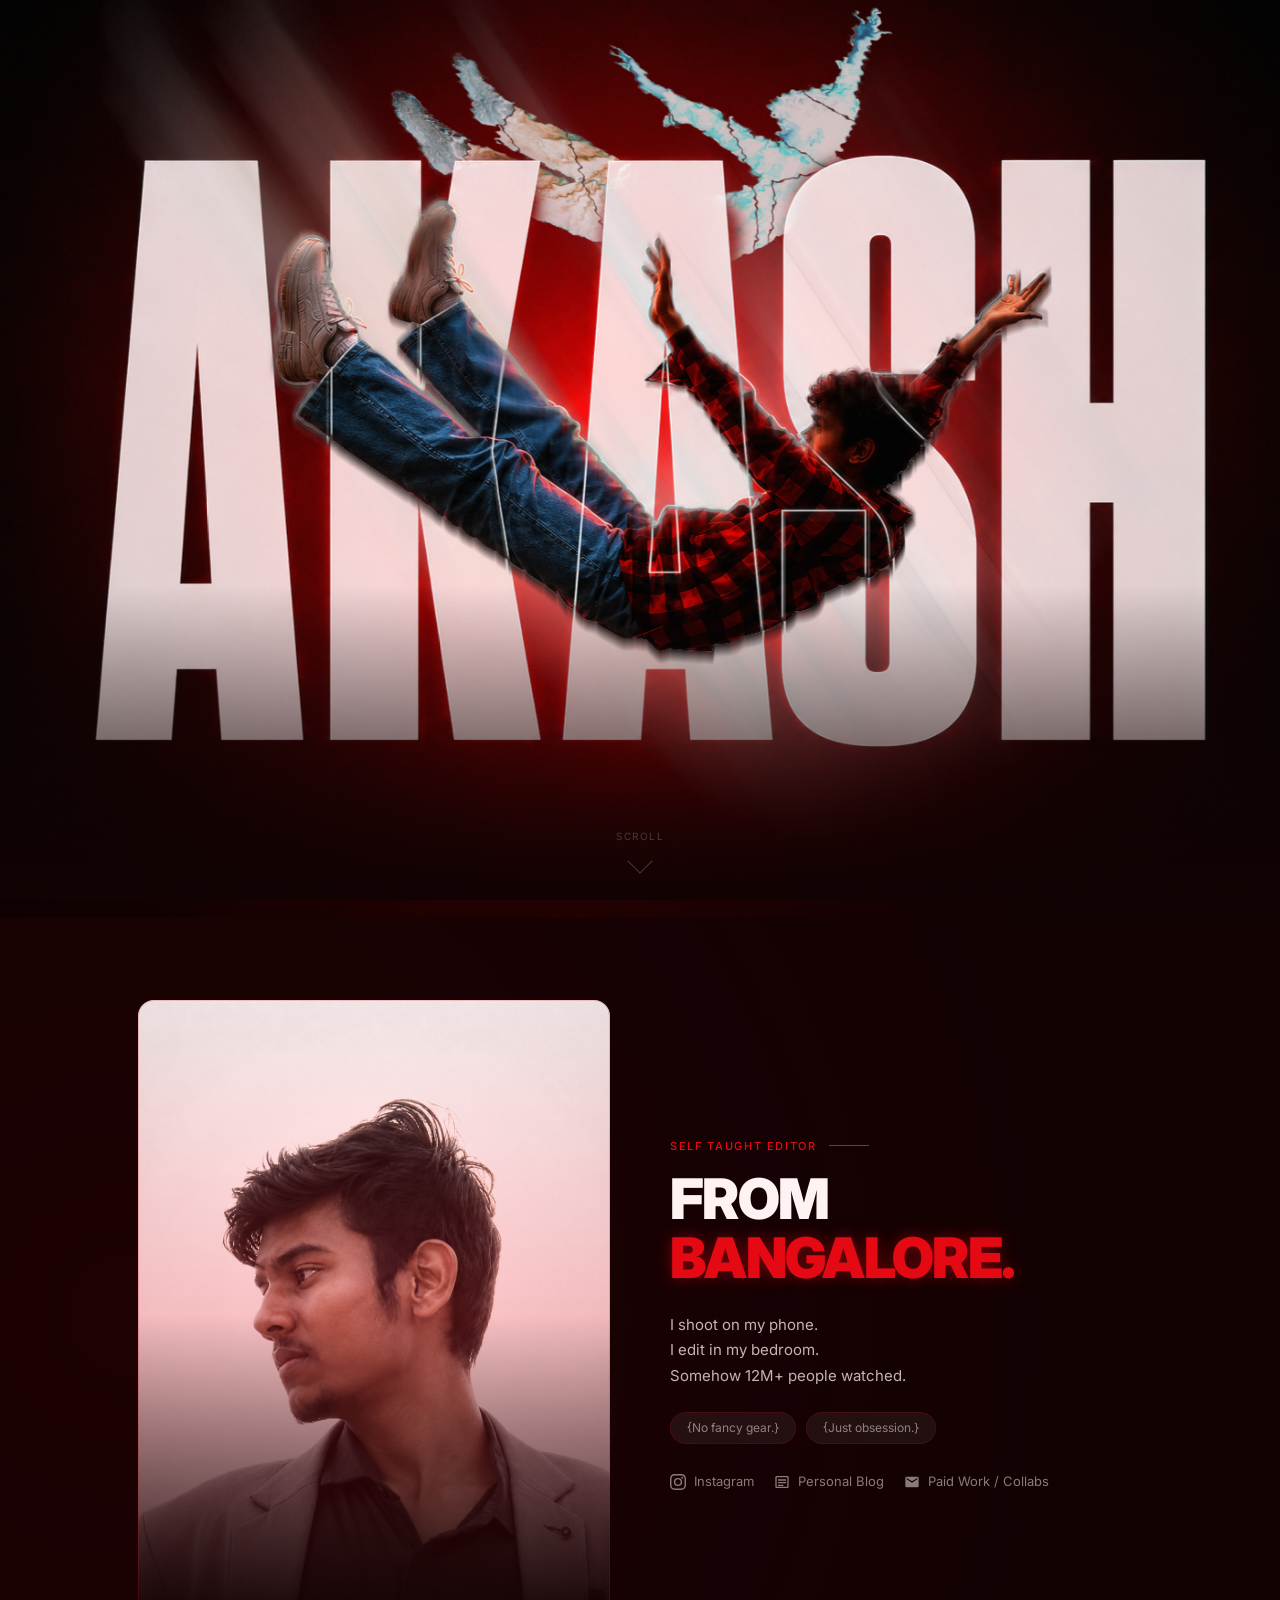
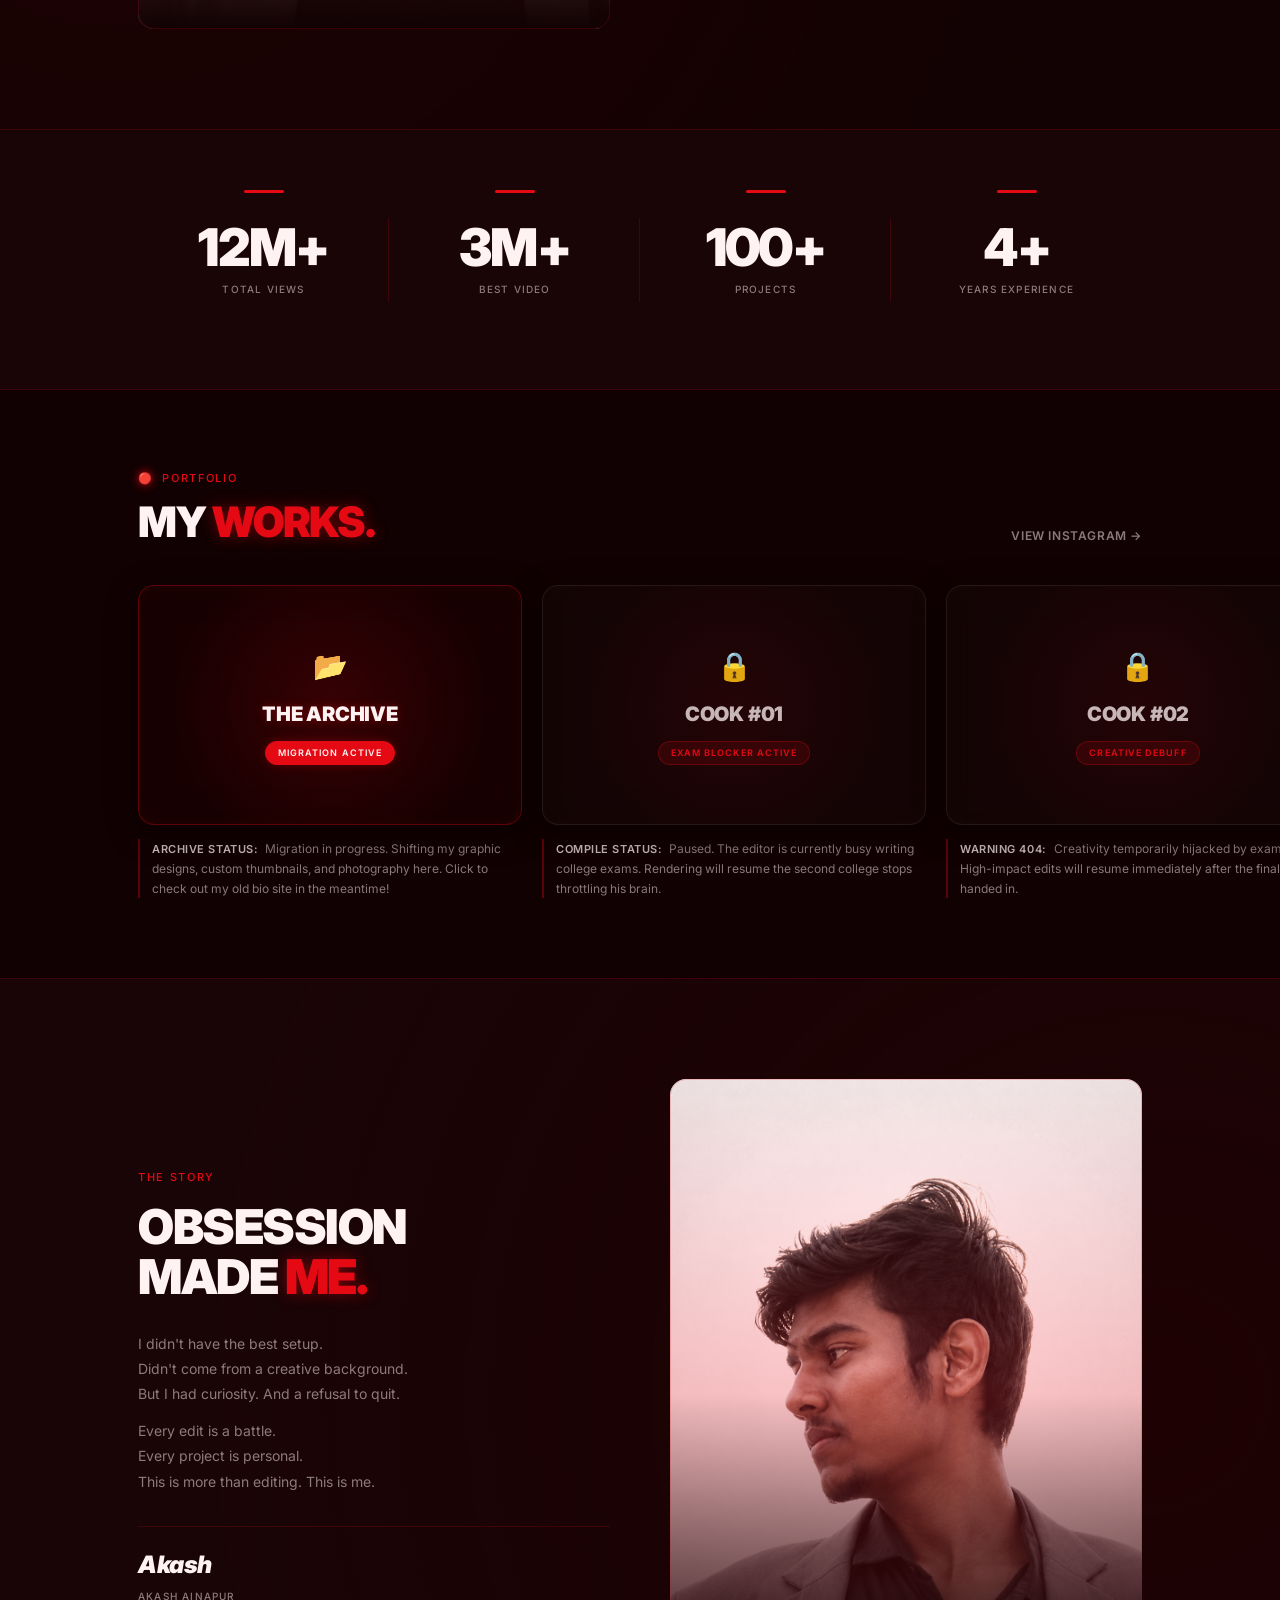
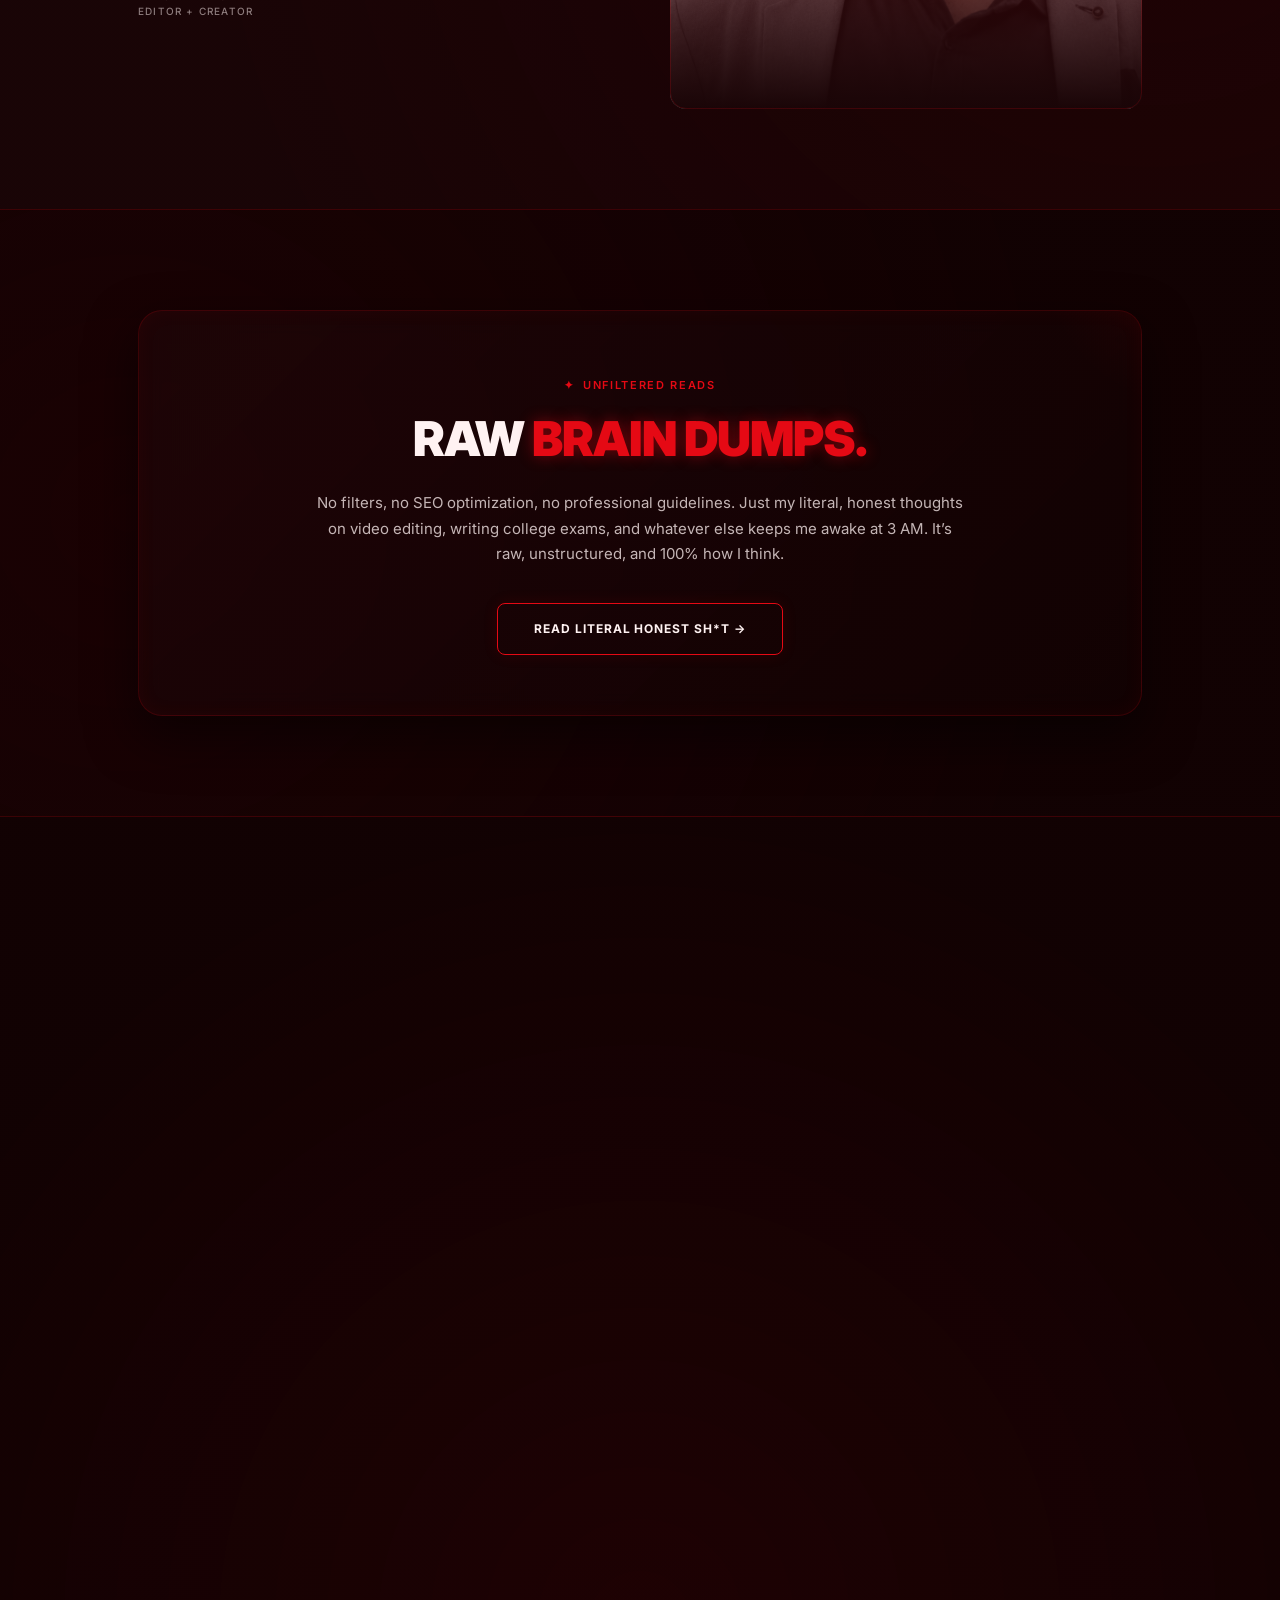
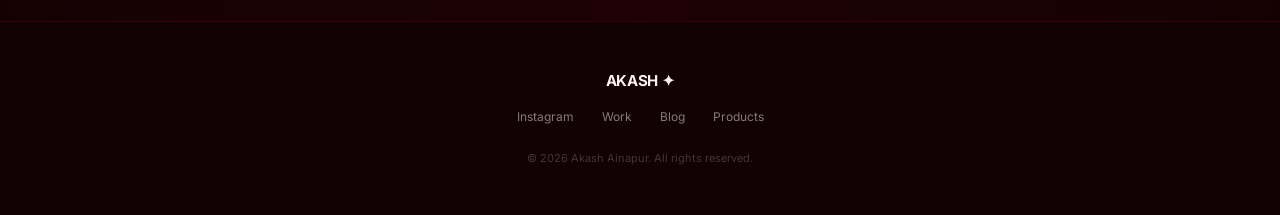
==== commit 0e8b7980: "fix: Update cover image for free Spidy Edit Pack" ====
--- a/index_v3_fixed.html
+++ b/index_v3_fixed.html
@@ -205,7 +205,7 @@
         <!-- Spidy Pack [Free] -->
         <div class="pack-card reveal" id="packSpidyFree">
           <div class="pack-card__img">
-            <img src="assets/spidy-pack-hero.png" alt="Spidy Edit Pack (Free)" loading="lazy">
+            <img src="assets/new%20for%20first%20one.png" alt="Spidy Edit Pack (Free)" loading="lazy">
           </div>
           <div class="pack-card__body">
             <div>
@@ -289,6 +289,50 @@
     </div>
   </div>
 
+  <!-- ===== POPUP MODAL (PAID SPIDY EDIT PACK WARNING) ===== -->
+  <div class="modal-overlay" id="paidWarningModal">
+    <div class="modal" role="dialog" aria-labelledby="warningModalTitle" style="max-width: 480px;">
+      <button class="modal__close" onclick="closeWarningModal()" aria-label="Close" id="warningModalCloseBtn">✕</button>
+      <div style="text-align: center;">
+        <div class="modal__icon" style="margin: 0 auto 15px auto; background: rgba(229, 9, 20, 0.15); color: var(--accent);">🎁</div>
+        <h3 class="modal__title" id="warningModalTitle" style="font-family: var(--font-body); font-weight: 900; letter-spacing: -0.01em; margin-bottom: 16px;">SPIDY EDIT PACK <span class="red" style="font-size: 14px; vertical-align: middle; margin-left: 5px;">[FULL]</span></h3>
+        
+        <!-- What's Included List -->
+        <div style="text-align: left; background: rgba(255, 242, 242, 0.03); border: 1px solid rgba(255, 242, 242, 0.08); padding: 16px; border-radius: 12px; margin-bottom: 20px;">
+          <div style="font-size: 11px; font-weight: 700; letter-spacing: 0.08em; text-transform: uppercase; color: var(--accent); margin-bottom: 12px;">What's Included:</div>
+          <ul style="list-style: none; font-size: 13px; color: var(--white-70); display: flex; flex-direction: column; gap: 8px;">
+            <li style="display: flex; align-items: flex-start; gap: 8px;">
+              <span class="red" style="font-size: 14px;">✦</span>
+              <span>Prompt guide for generating the viral Raven Transition</span>
+            </li>
+            <li style="display: flex; align-items: flex-start; gap: 8px;">
+              <span class="red" style="font-size: 14px;">✦</span>
+              <span>The full Web Pack (Premium VFX overlays &amp; 3D assets)</span>
+            </li>
+            <li style="display: flex; align-items: flex-start; gap: 8px;">
+              <span class="red" style="font-size: 14px;">✦</span>
+              <span>My raw video of the Raven Transition (for reference/practice)</span>
+            </li>
+          </ul>
+        </div>
+        
+        <!-- Small, humble warning at the bottom -->
+        <div style="text-align: left; font-size: 11.5px; color: var(--white-45); line-height: 1.6; margin-bottom: 24px; padding-left: 12px; border-left: 2px solid rgba(229, 9, 20, 0.3);">
+          <strong>Hold on a sec...</strong> If you don't edit videos or don't know how to use keyframes, please don't waste your hard-earned money! There are <span class="red">absolutely no refunds</span> since this is an instant digital download.
+        </div>
+        
+        <div style="display: flex; gap: 12px;">
+          <button class="modal__submit" onclick="closeWarningModal()" style="flex: 1; padding: 14px; background: rgba(255, 242, 242, 0.06); color: var(--white); border: 1px solid var(--border); border-radius: 10px; font-family: var(--font-body); font-size: 13px; font-weight: 700; cursor: pointer; transition: all var(--t-fast); text-transform: uppercase;">
+            Nevermind
+          </button>
+          <button class="modal__submit" onclick="proceedToCheckout()" style="flex: 1.3; padding: 14px; background: var(--accent); color: white; border: none; border-radius: 10px; font-family: var(--font-body); font-size: 13px; font-weight: 700; cursor: pointer; transition: all var(--t-fast); text-transform: uppercase; letter-spacing: 0.02em;">
+            I Know My Sh*t, Buy
+          </button>
+        </div>
+      </div>
+    </div>
+  </div>
+
   <!-- Toast -->
   <div class="toast" id="toast" role="alert" aria-live="polite">
     <span class="toast__icon">✓</span>
--- a/style.css
+++ b/style.css
@@ -296,17 +296,17 @@
 .packs__grid { display:grid; grid-template-columns:1fr 1fr; gap:24px; }
 @media(max-width:767px) { .packs__grid { grid-template-columns:1fr; } }
 
-.pack-card { background:var(--bg-card); border:1px solid var(--border); border-radius:16px; overflow:hidden; display:flex; flex-direction:column; transition:transform var(--t-fast), box-shadow var(--t-fast); }
+.pack-card { background:var(--bg-card); border:1px solid var(--border); border-radius:16px; overflow:hidden; display:flex; flex-direction:column; transition:transform var(--t-fast), box-shadow var(--t-fast); height: 100%; }
 .pack-card:hover { transform:translateY(-4px); box-shadow:0 20px 50px rgba(0,0,0,0.4); }
-.pack-card__img { height:200px; width:100%; overflow:hidden; }
+.pack-card__img { width:100%; aspect-ratio:16/9; height: auto; overflow:hidden; background: var(--bg-primary); }
 .pack-card__img img { width:100%; height:100%; object-fit:cover; transition:transform var(--t-med); }
 .pack-card:hover .pack-card__img img { transform:scale(1.05); }
-.pack-card__body { padding:24px; display:flex; flex-direction:column; justify-content:space-between; }
+.pack-card__body { padding:24px; display:flex; flex-direction:column; justify-content:space-between; flex-grow: 1; }
 .pack-card__name { font-size:16px; font-weight:900; color:var(--white); margin-bottom:8px; letter-spacing:-0.01em; }
 .pack-card__desc { font-size:12px; color:var(--white-45); line-height:1.6; margin-bottom:14px; }
 .pack-card__features { display:flex; flex-wrap:wrap; gap:6px; margin-bottom:18px; }
 .pack-card__feat { font-size:9px; font-weight:600; letter-spacing:0.08em; text-transform:uppercase; color:var(--white-45); background:var(--white-05); border:1px solid var(--border); border-radius:4px; padding:3px 8px; }
-.pack-card__footer { display:flex; align-items:center; justify-content:space-between; }
+.pack-card__footer { display:flex; align-items:center; justify-content:space-between; margin-top: auto; }
 .pack-card__price { font-size:22px; font-weight:900; color:var(--white); }
 .pack-card__price span { font-size:16px; color:var(--accent); }
 .btn-buy { font-family:var(--font-body); font-size:12px; font-weight:700; padding:10px 22px; border-radius:6px; border:none; cursor:pointer; background:var(--accent); color:white; transition:all var(--t-fast); text-transform:uppercase; letter-spacing:0.05em; animation:pulse-glow 3s ease-in-out infinite; }
@@ -476,7 +476,6 @@
 }
 
 @media(max-width:480px) {
-  .pack-card__img { height:180px; }
   .stats__grid { grid-template-columns:1fr 1fr; gap:0; }
 }
 
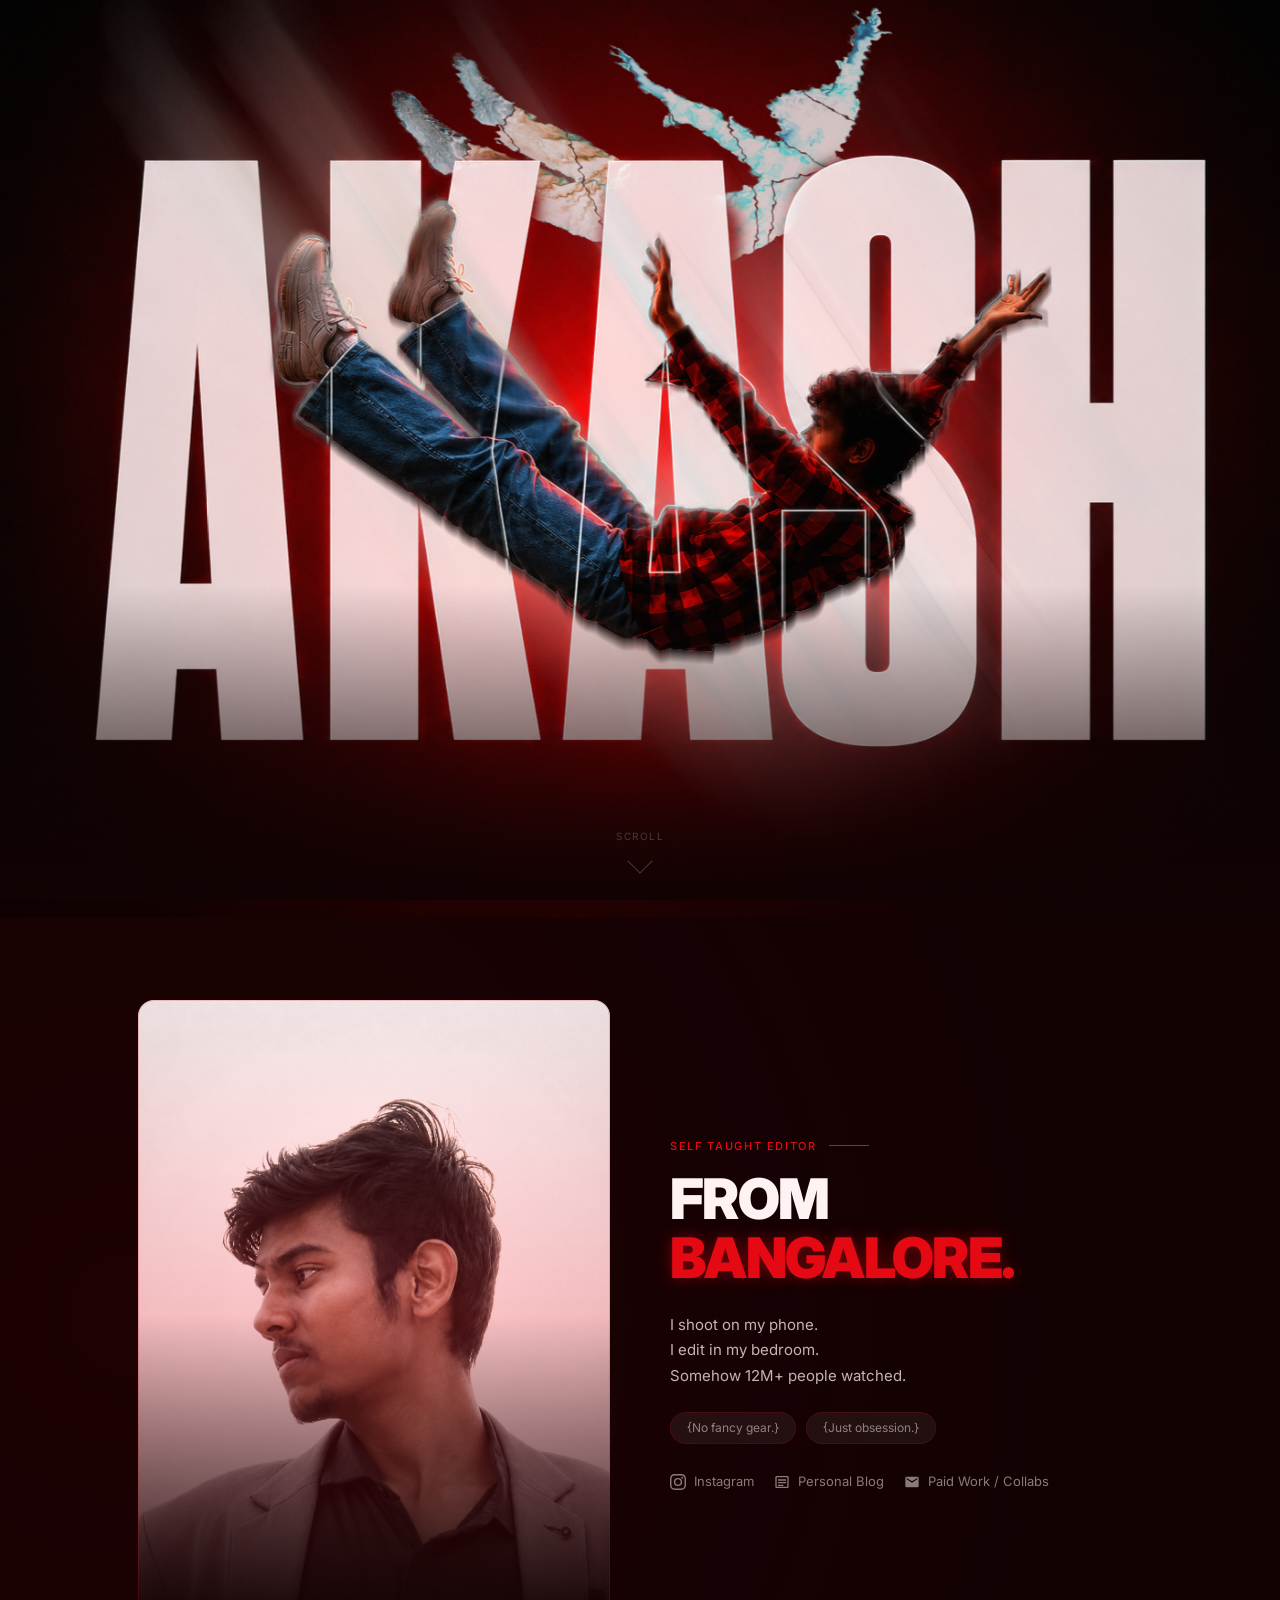
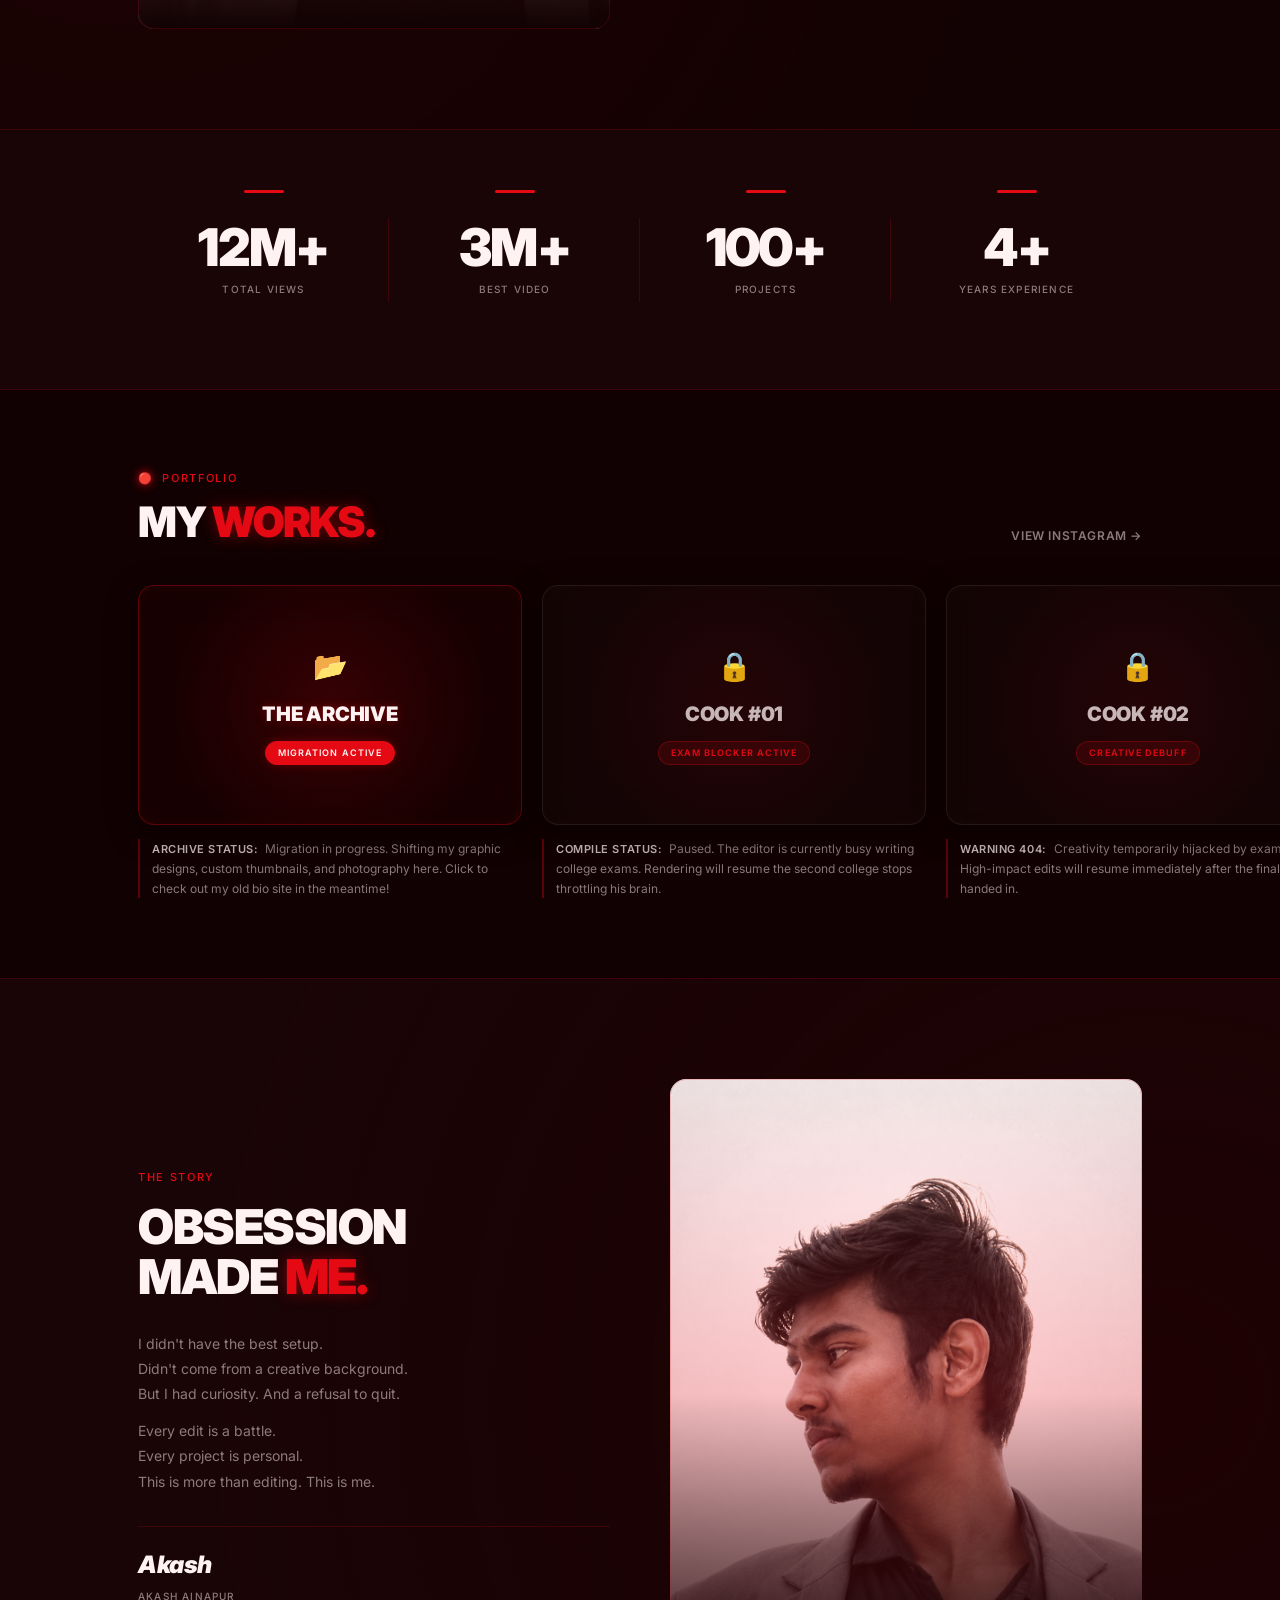
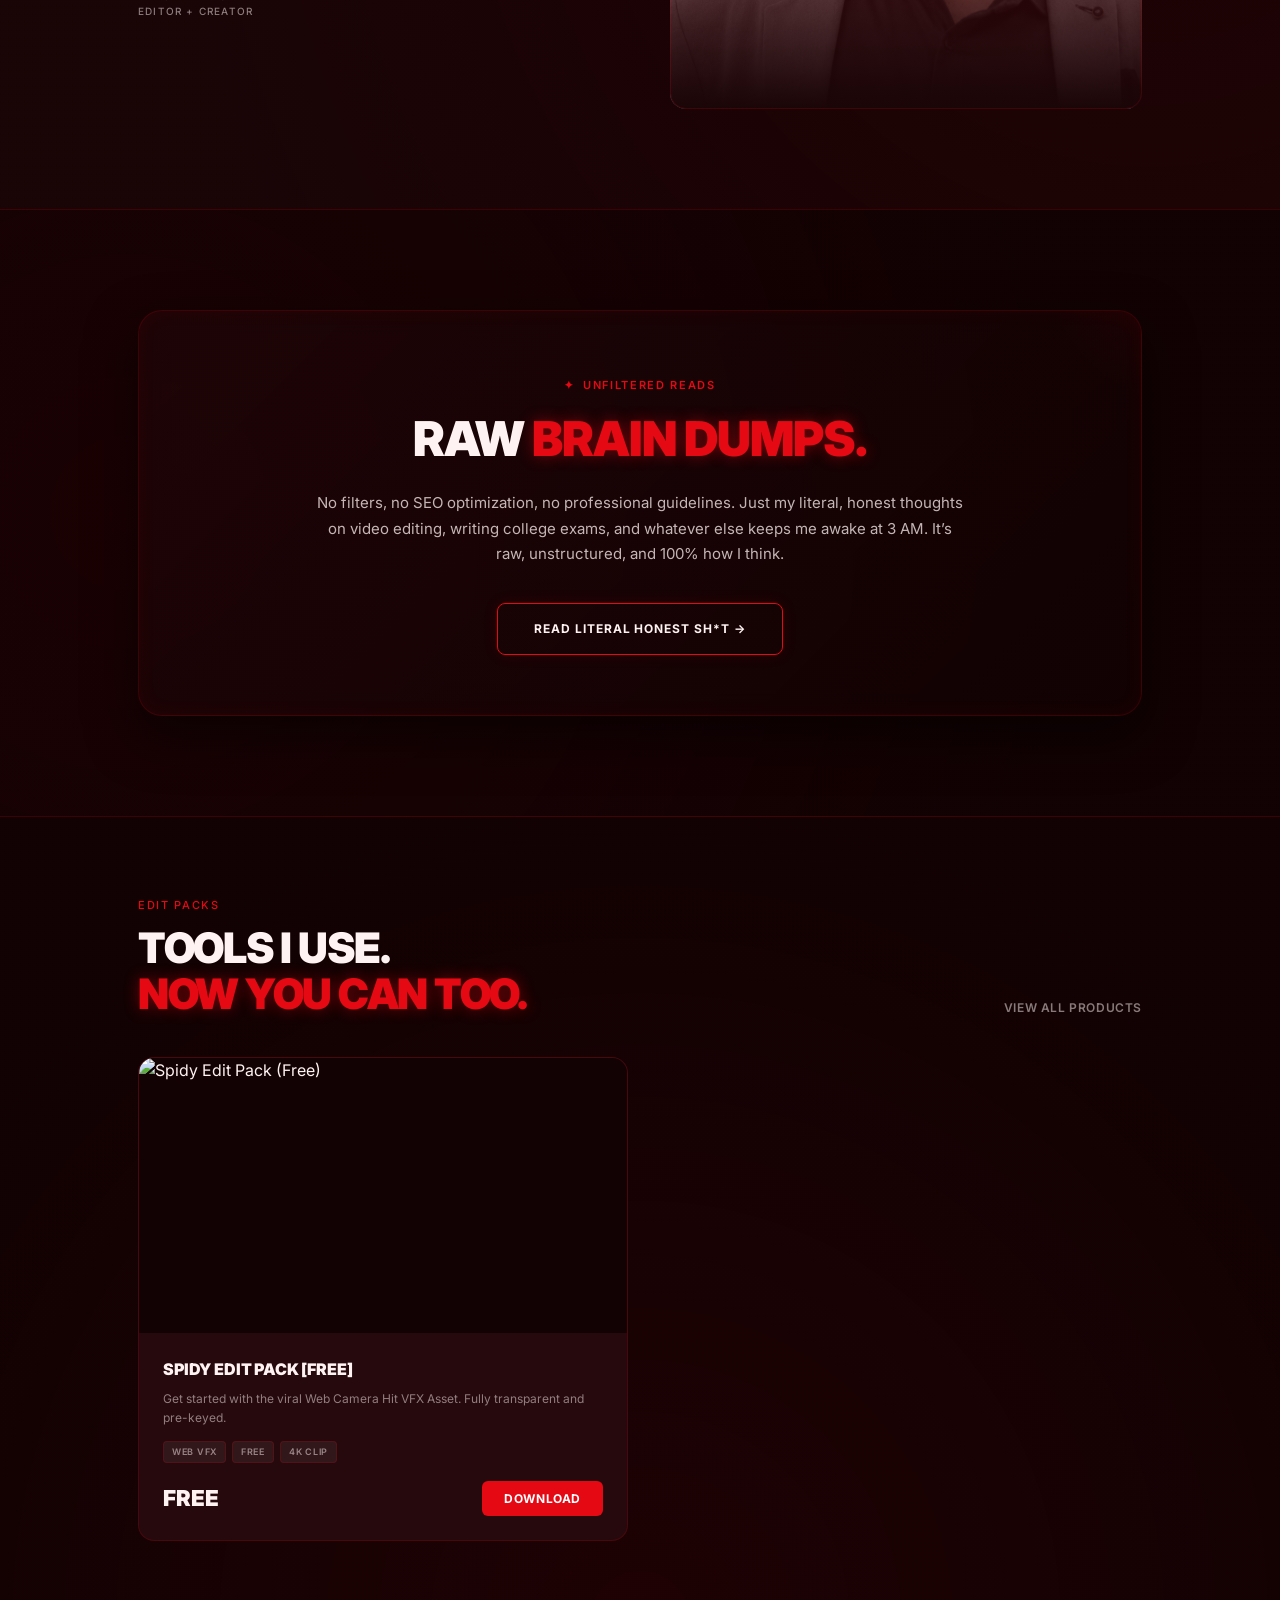
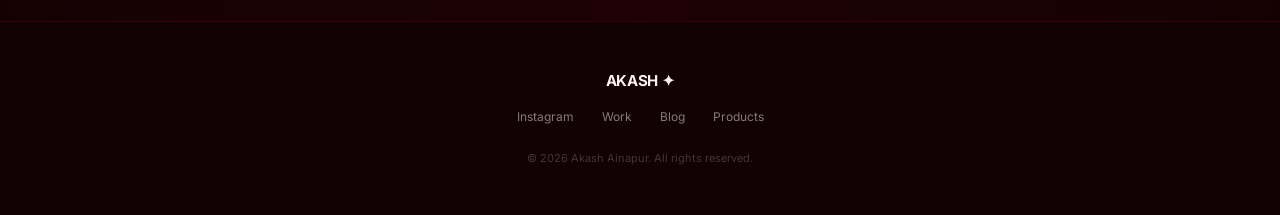
==== commit a6847b1c: "fix: Update cover image in free Spidy modal pop up" ====
--- a/index_v3_fixed.html
+++ b/index_v3_fixed.html
@@ -268,7 +268,7 @@
       <button class="modal__close" onclick="closeModal()" aria-label="Close" id="modalCloseBtn">✕</button>
       <div id="modalForm" style="text-align: center;">
         <div class="modal__pack-img" style="margin-bottom: 20px; border-radius: 12px; overflow: hidden; border: 1px solid var(--border);">
-          <img src="assets/spidy-pack-hero.png" alt="Spidy Edit Pack" style="width: 100%; height: auto; display: block;">
+          <img src="assets/new%20for%20first%20one.png" alt="Spidy Edit Pack" style="width: 100%; height: auto; display: block;">
         </div>
         <div class="modal__icon" style="margin: 0 auto 15px auto;">🎁</div>
         <h3 class="modal__title" id="modalTitle" style="font-family: var(--font-body); font-weight: 900; letter-spacing: -0.01em;">SPIDY EDIT PACK <span class="red" style="font-size: 14px; vertical-align: middle; margin-left: 5px;">[FREE]</span></h3>
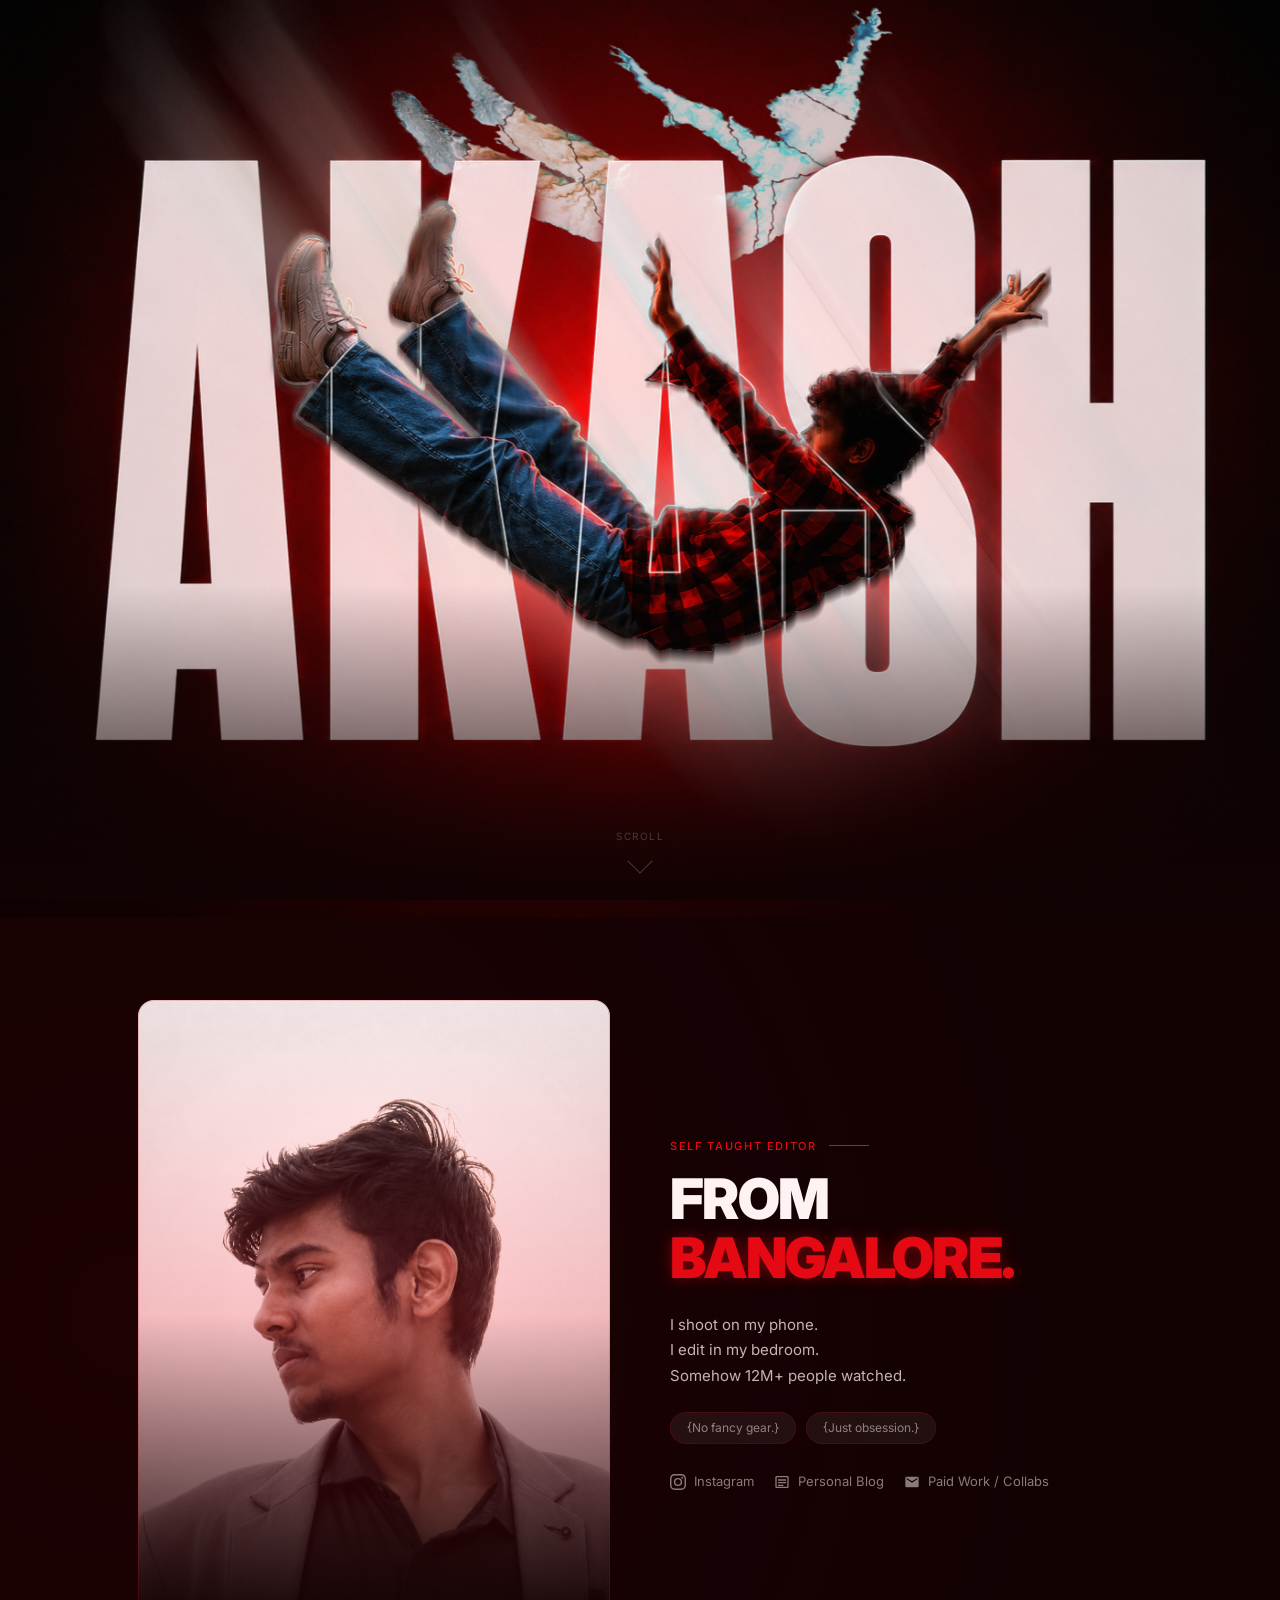
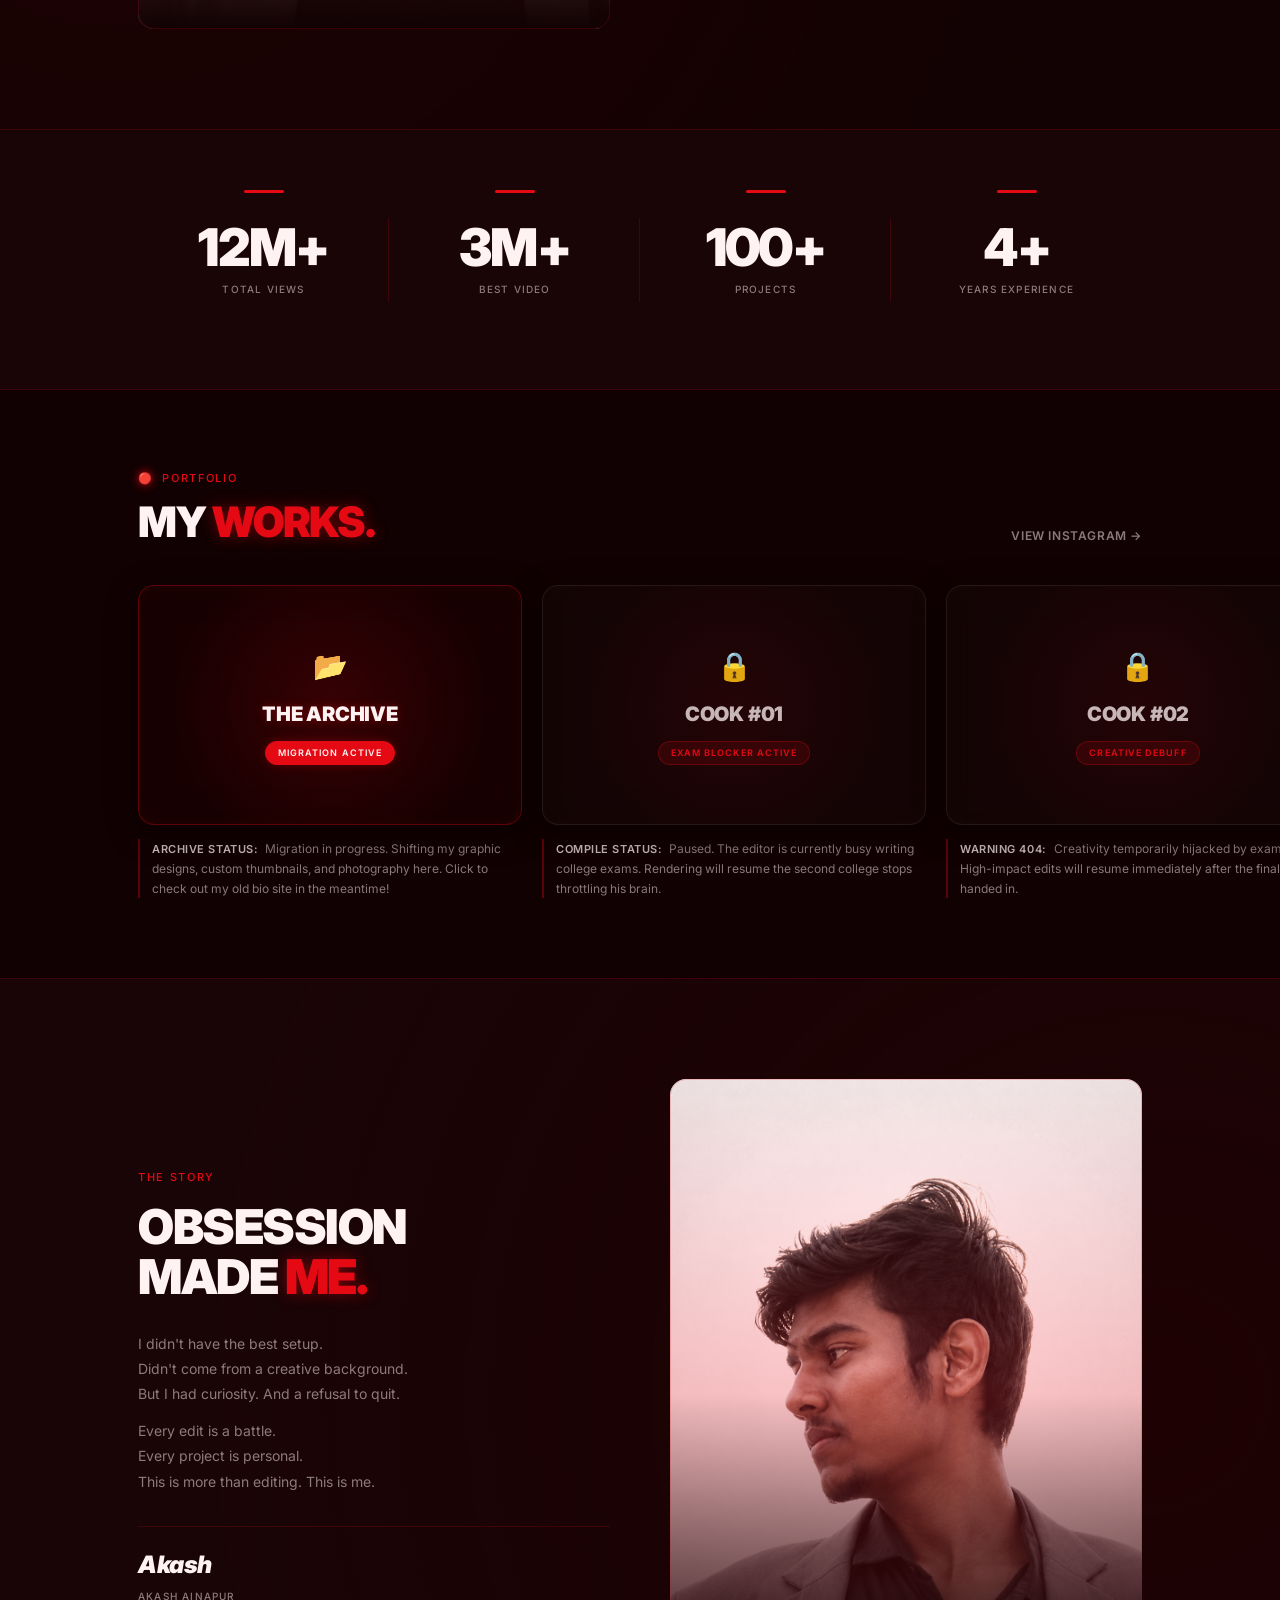
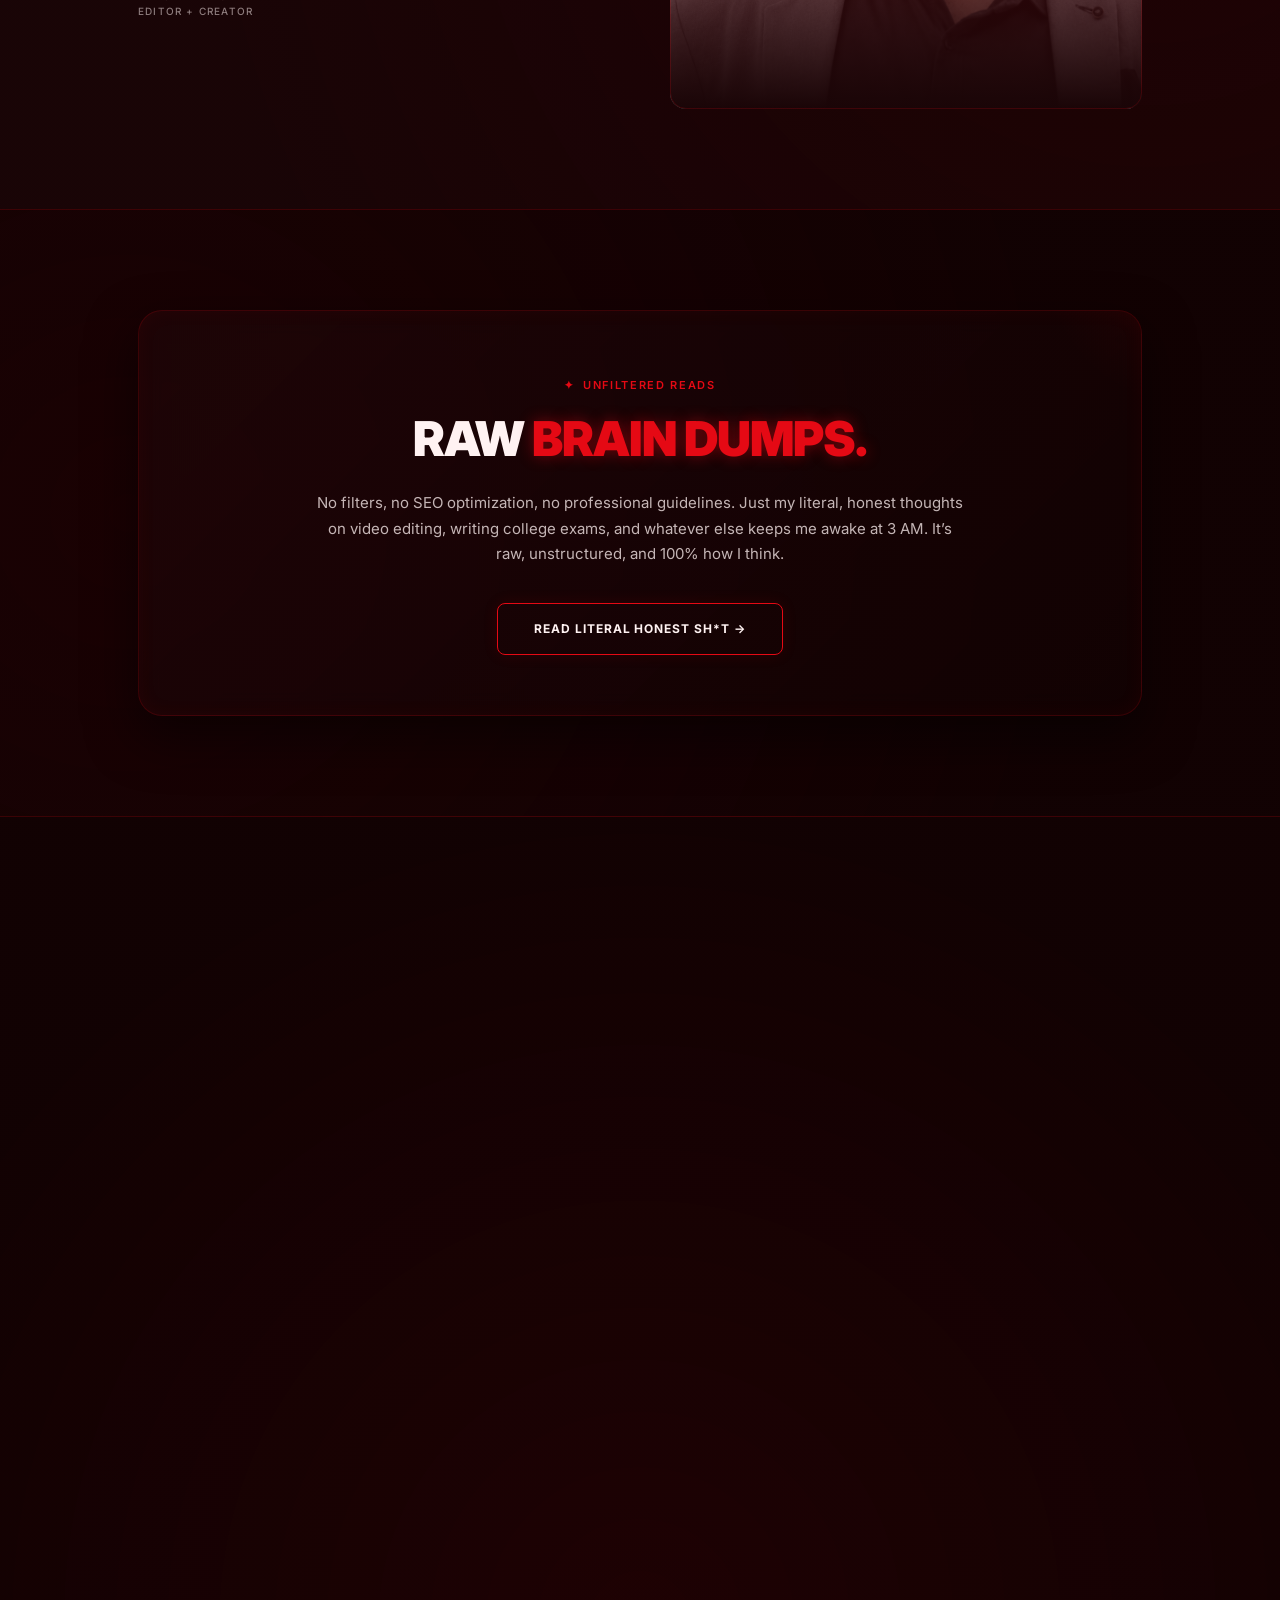
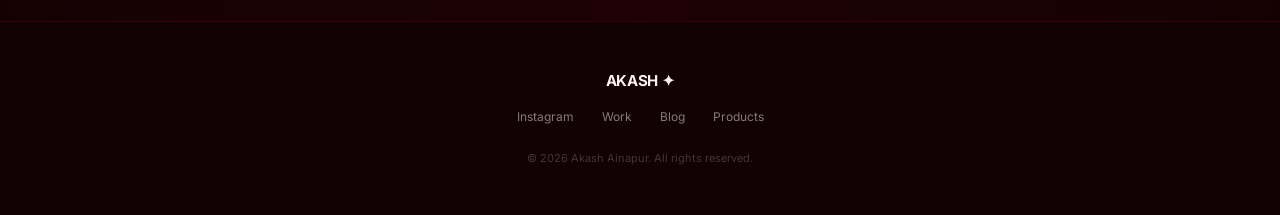
==== commit d4f81112: "fix: Update cover image for paid Spidy Edit Pack" ====
--- a/index_v3_fixed.html
+++ b/index_v3_fixed.html
@@ -227,7 +227,7 @@
         <!-- Spidy Pack [Paid] -->
         <div class="pack-card reveal" id="packSpidyPaid">
           <div class="pack-card__img">
-            <img src="assets/spidy-pack-hero.png" alt="Spidy Edit Pack (Paid)" loading="lazy">
+            <img src="assets/fullpackthumbnail.png" alt="Spidy Edit Pack (Paid)" loading="lazy">
           </div>
           <div class="pack-card__body">
             <div>
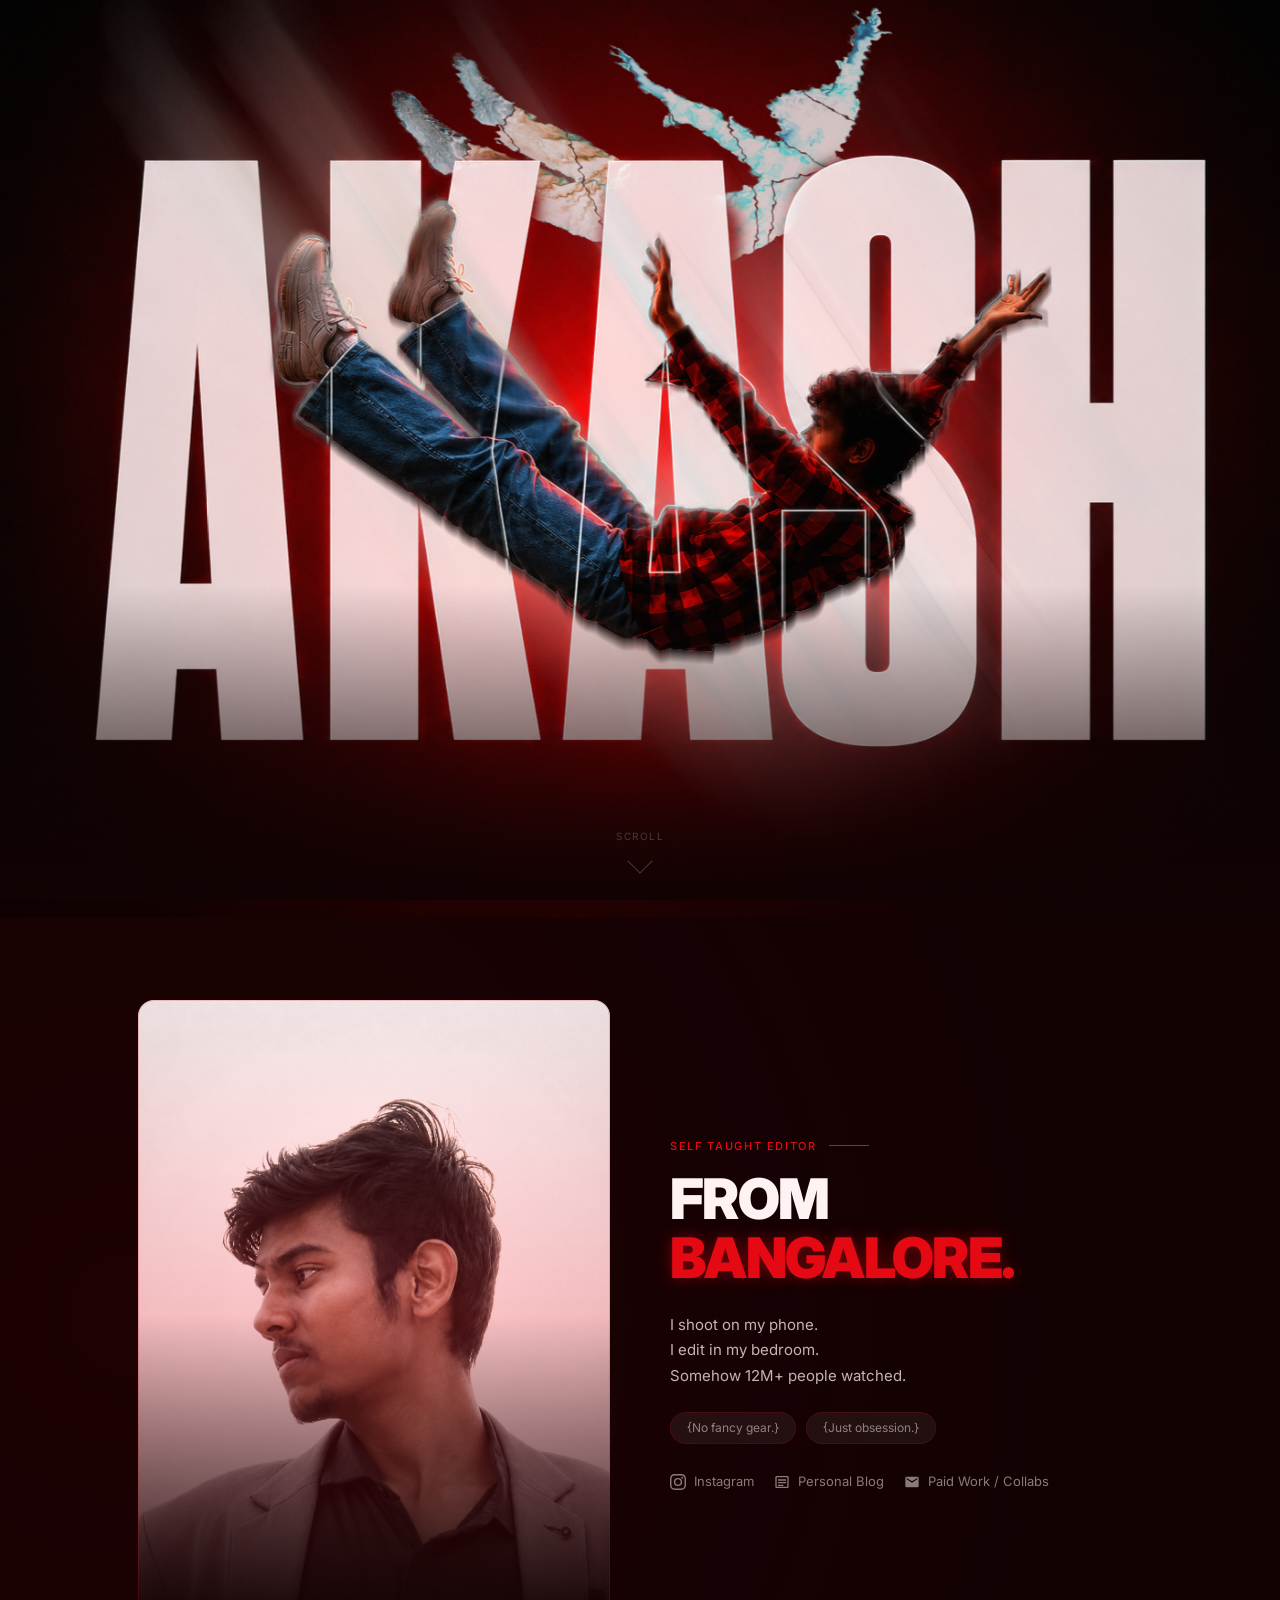
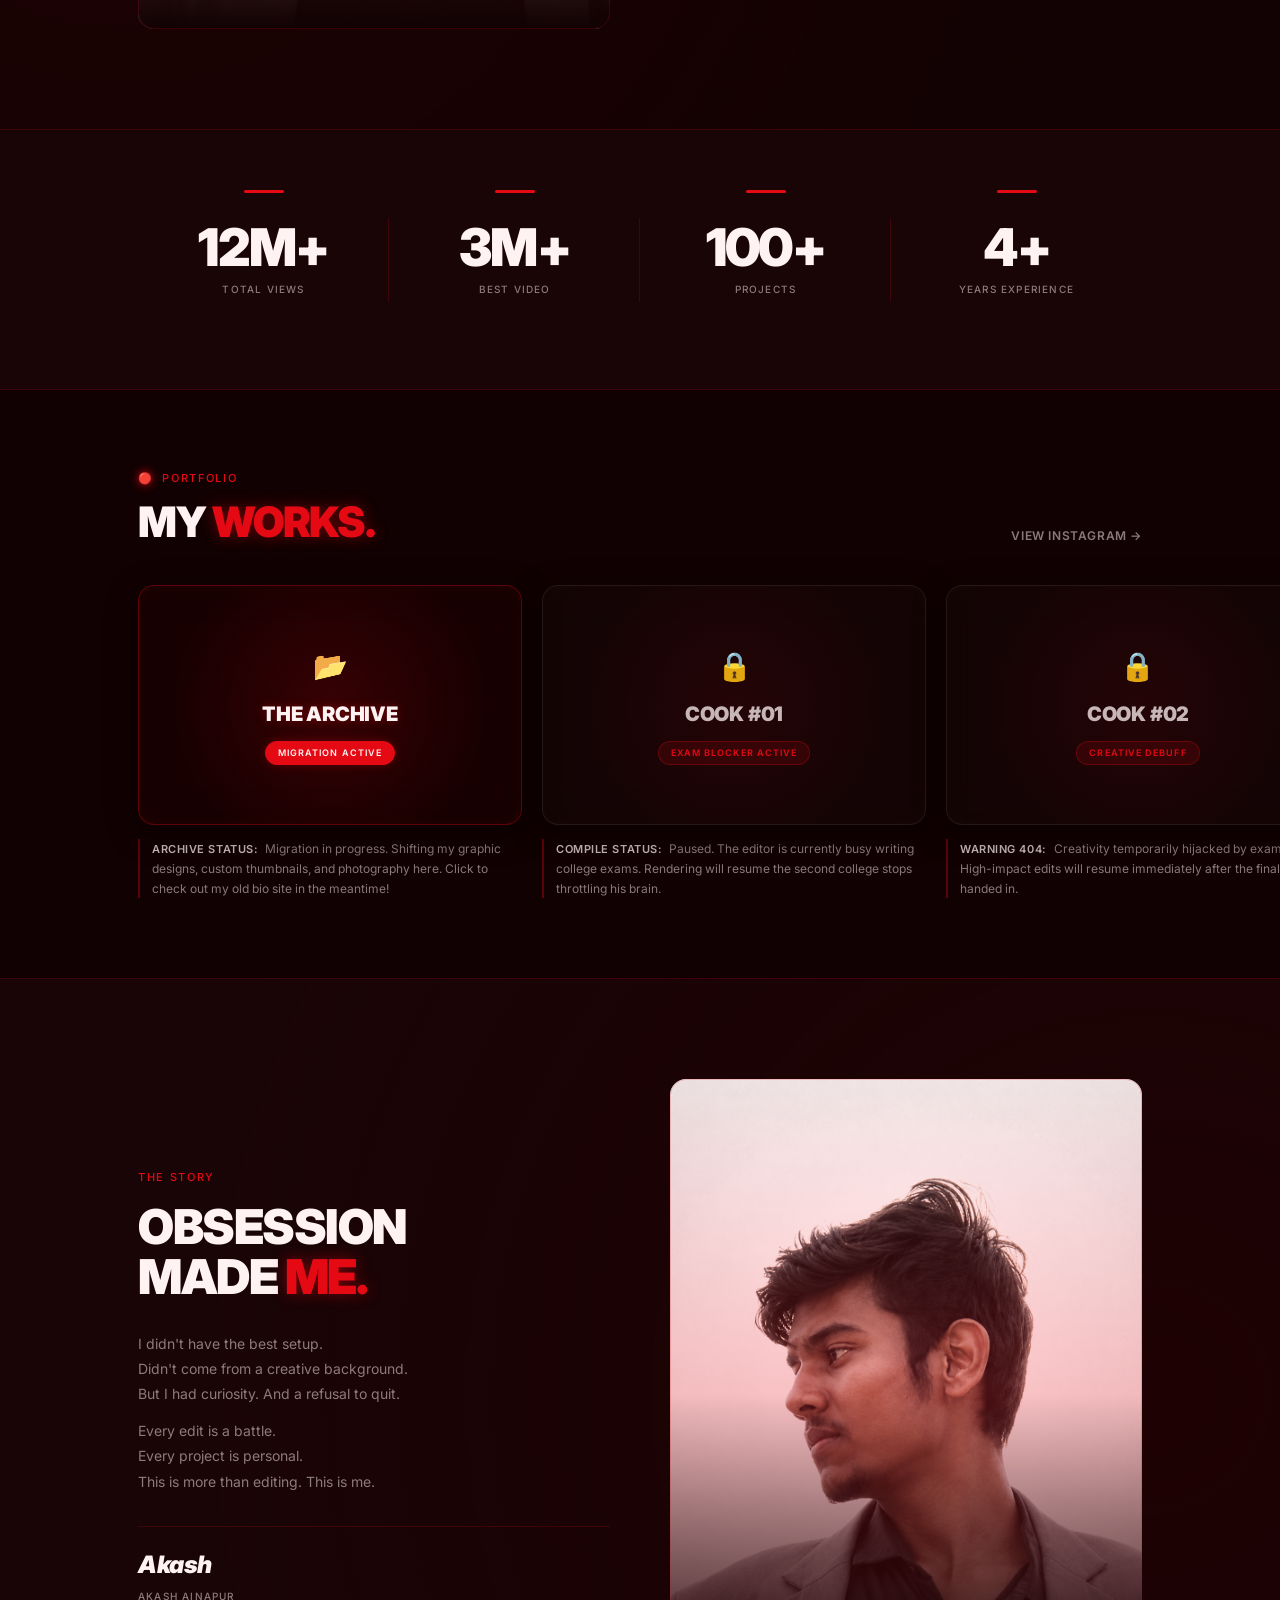
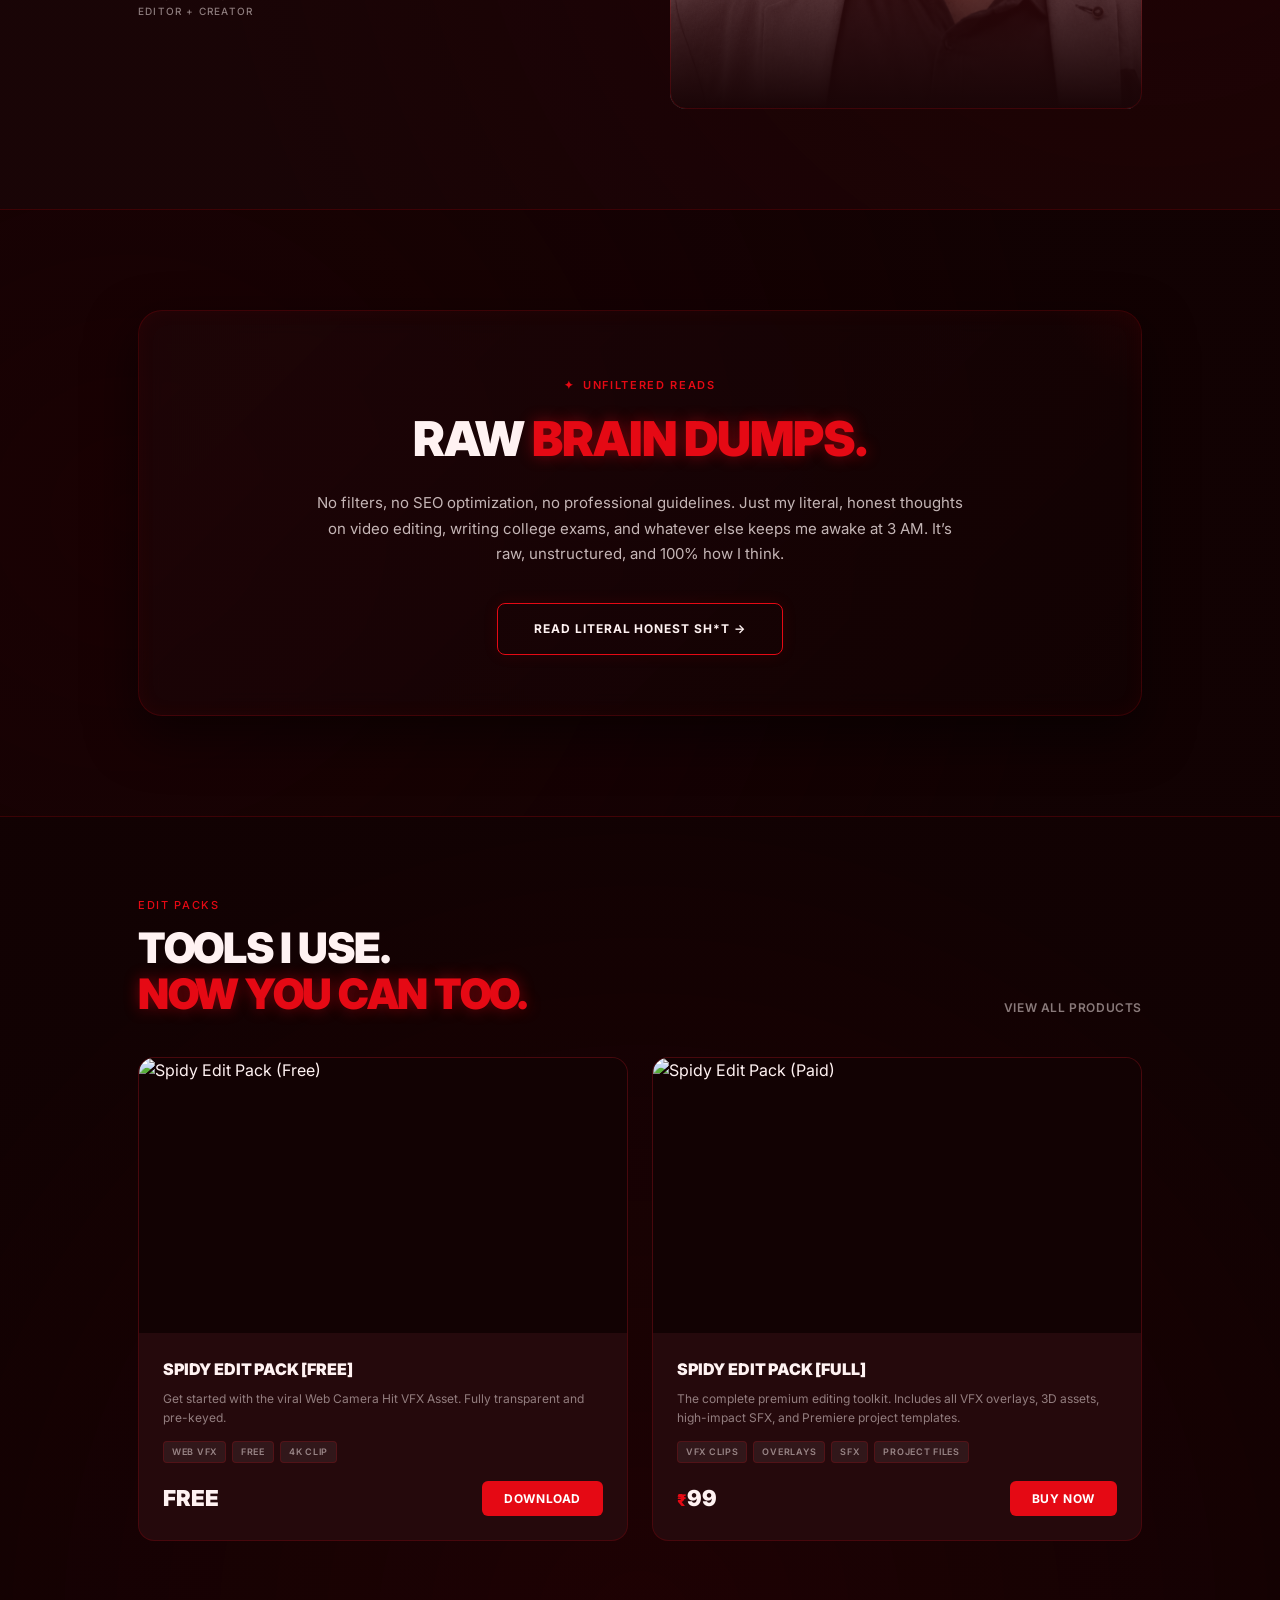
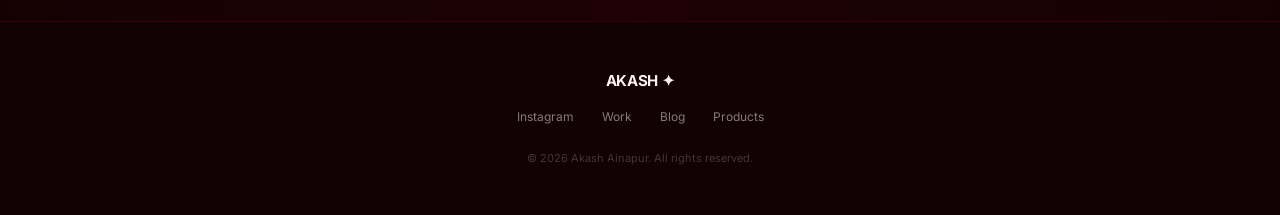
==== commit 36567183: "fix: Update Spidy Edit Pack price to ₹99" ====
--- a/index_v3_fixed.html
+++ b/index_v3_fixed.html
@@ -241,7 +241,7 @@
               </div>
             </div>
             <div class="pack-card__footer">
-              <div class="pack-card__price"><span>₹</span>199</div>
+              <div class="pack-card__price"><span>₹</span>99</div>
               <button class="btn-buy" id="btnBuySpidyPaid" onclick="handleBuyNow()">BUY NOW</button>
             </div>
           </div>
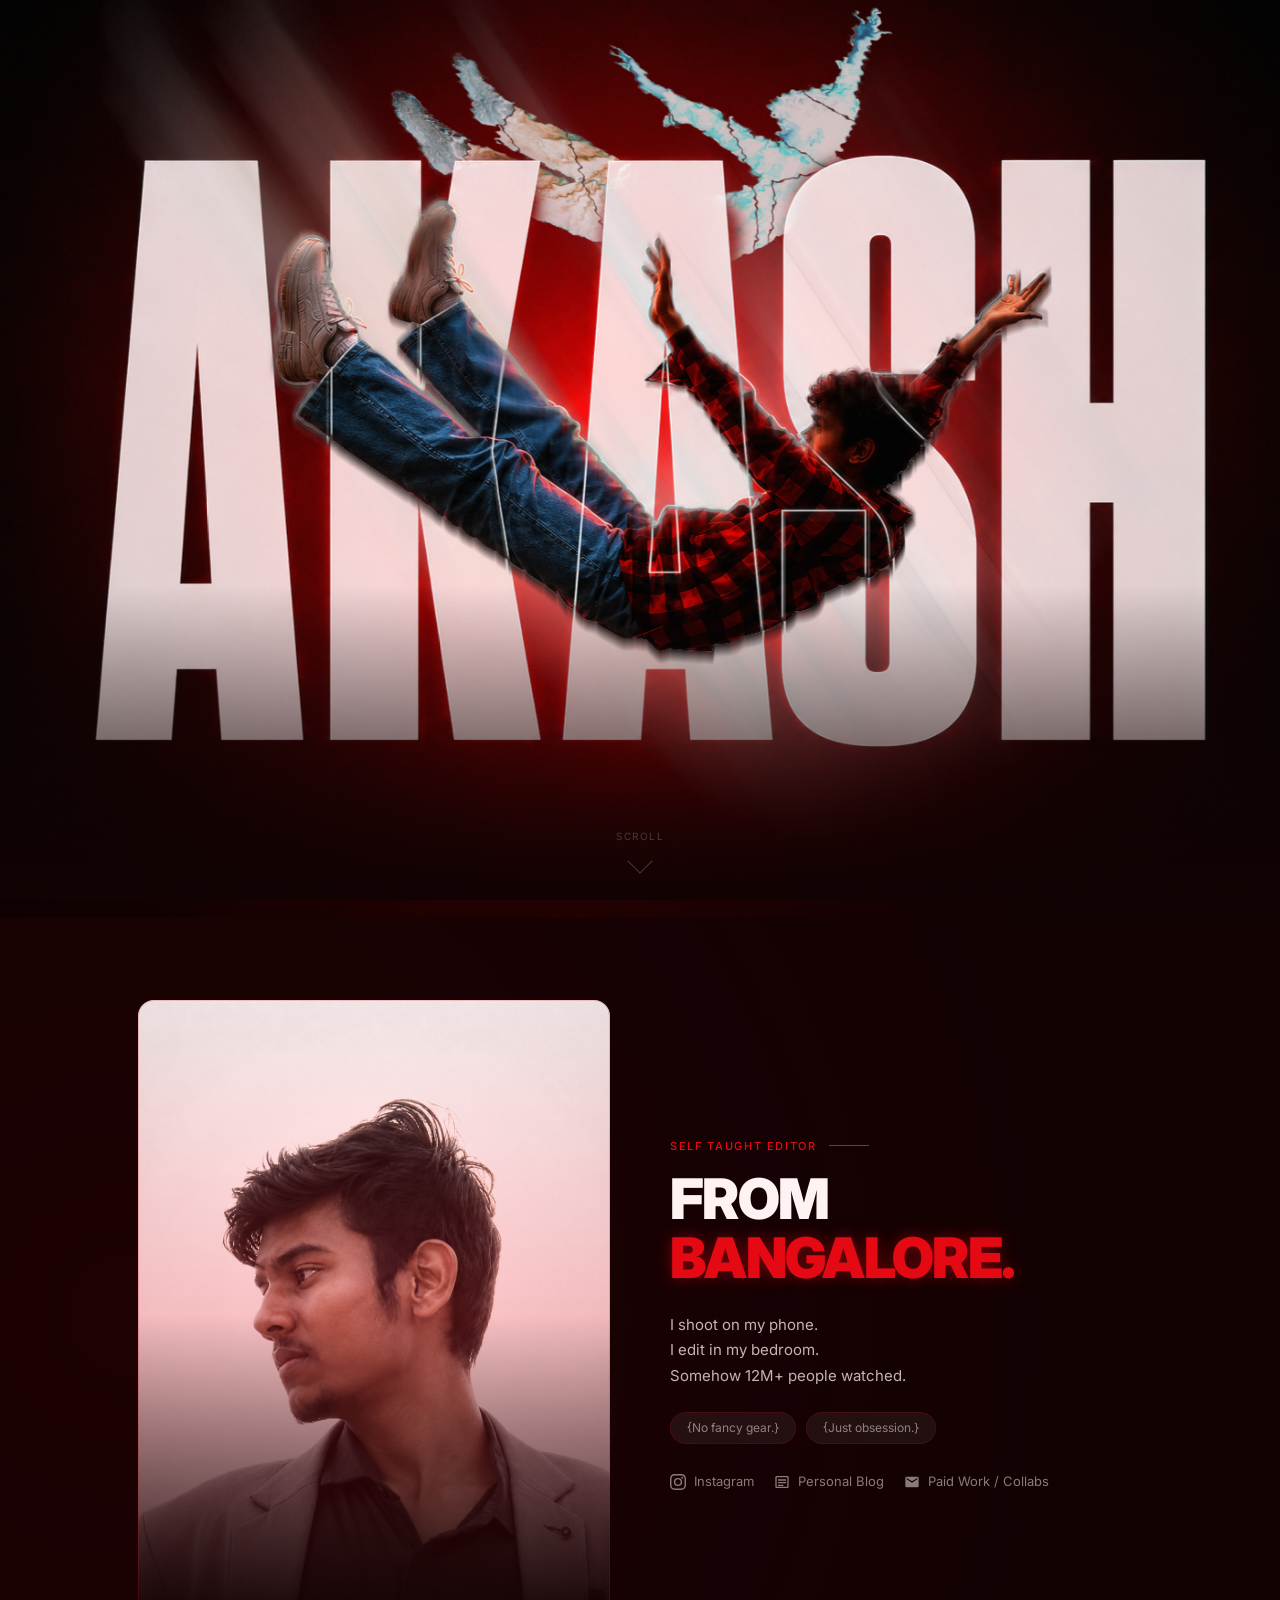
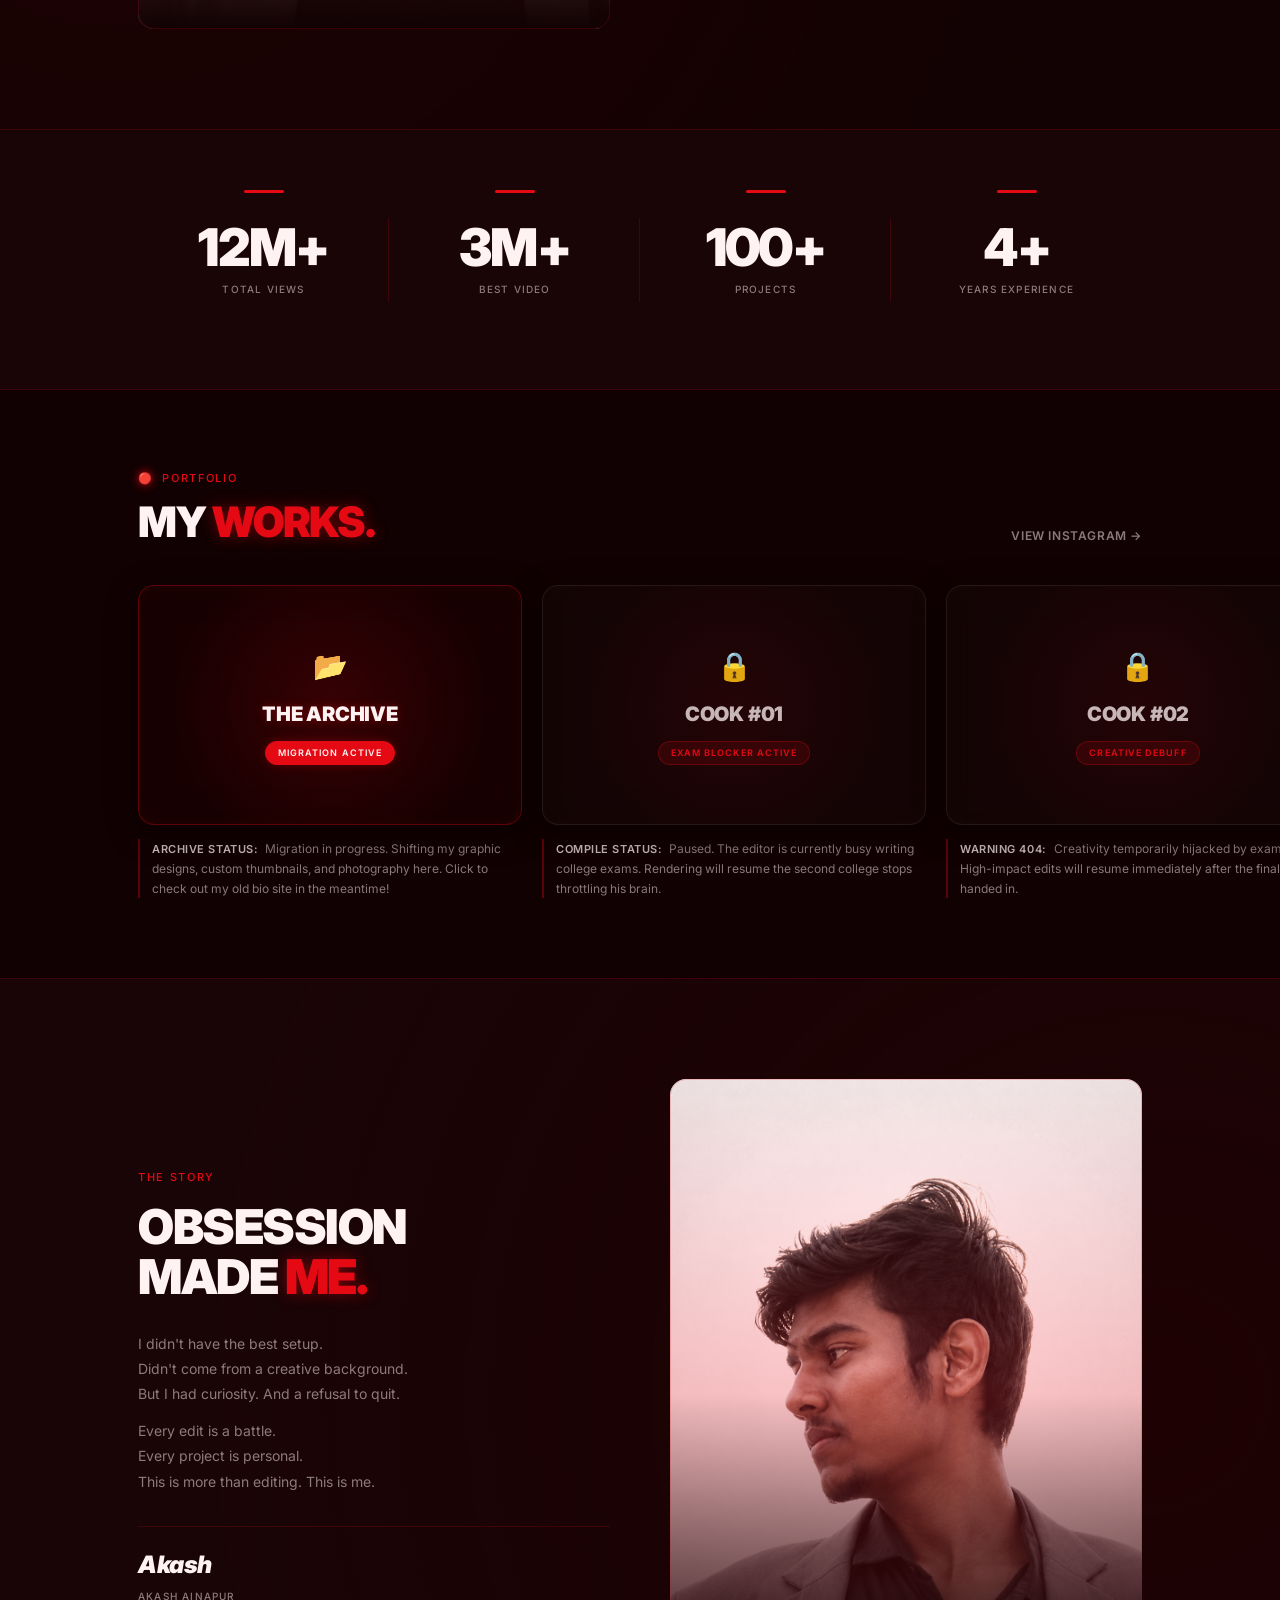
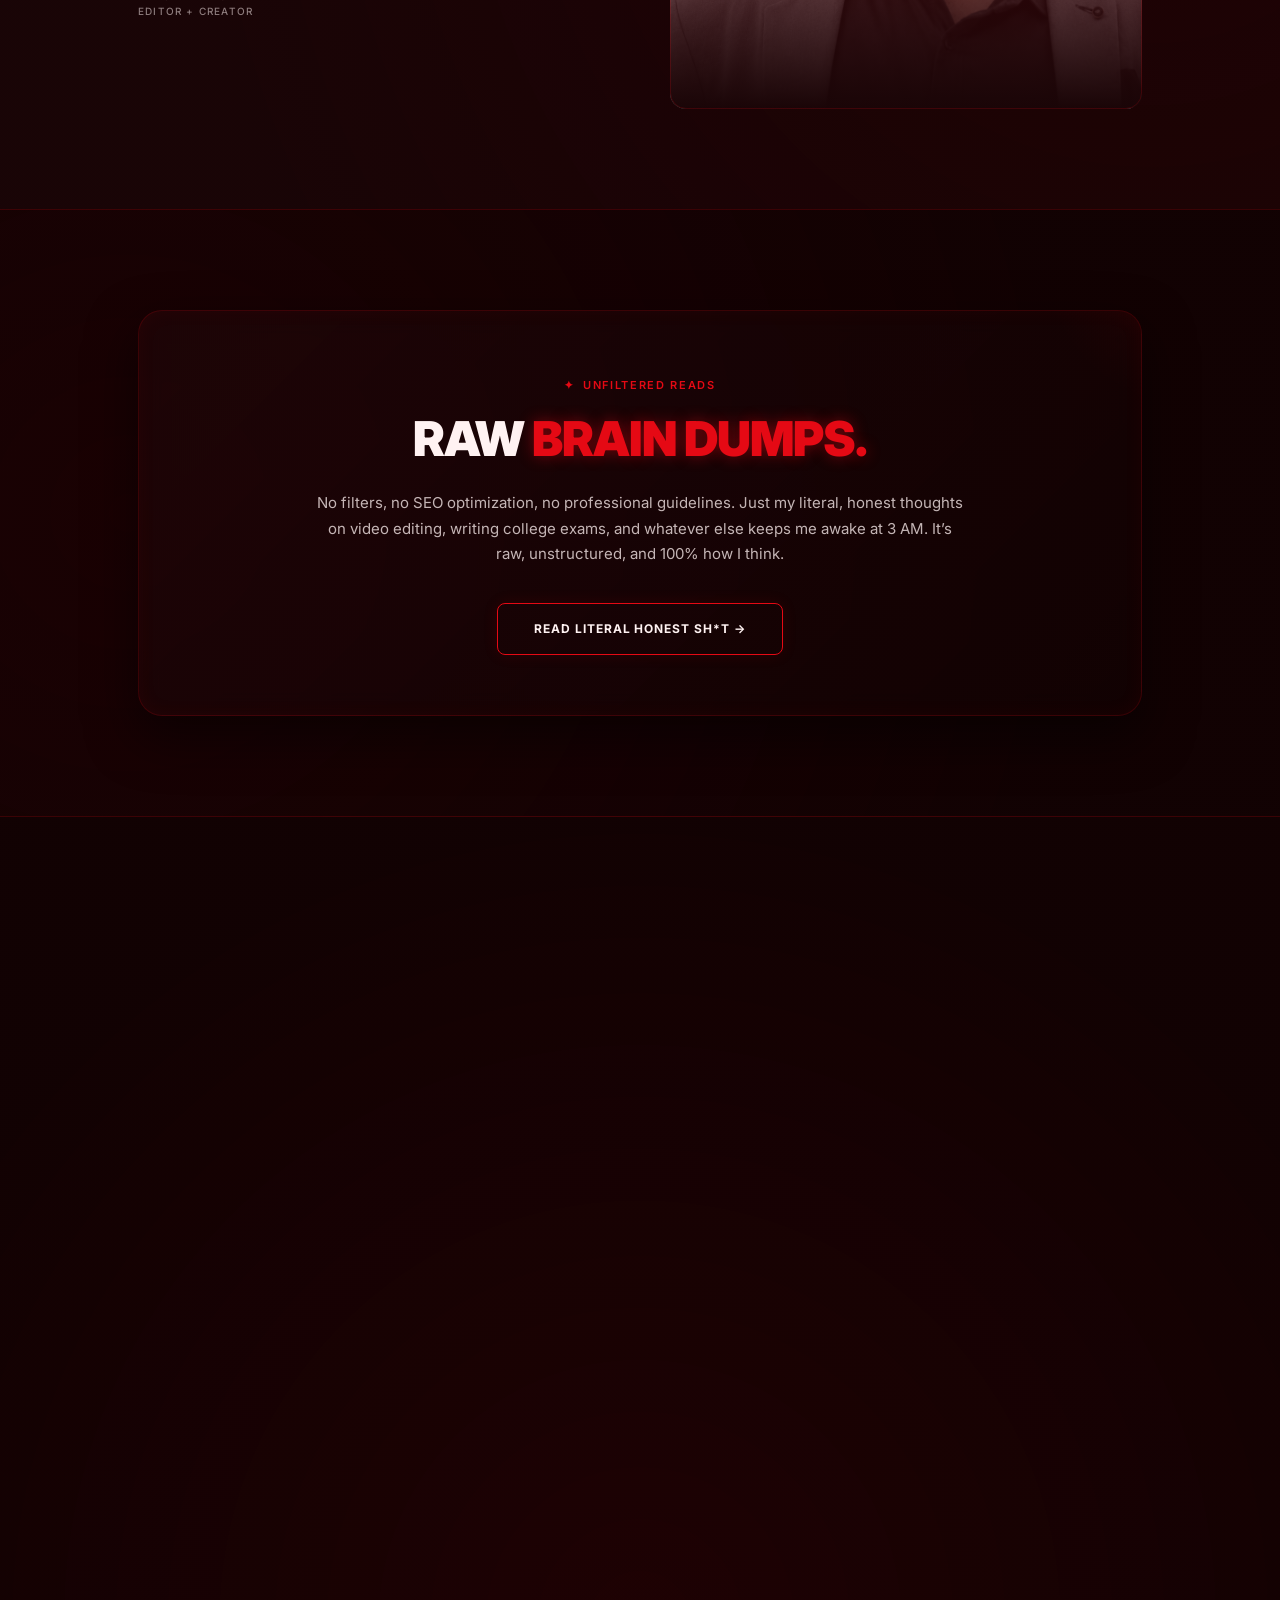
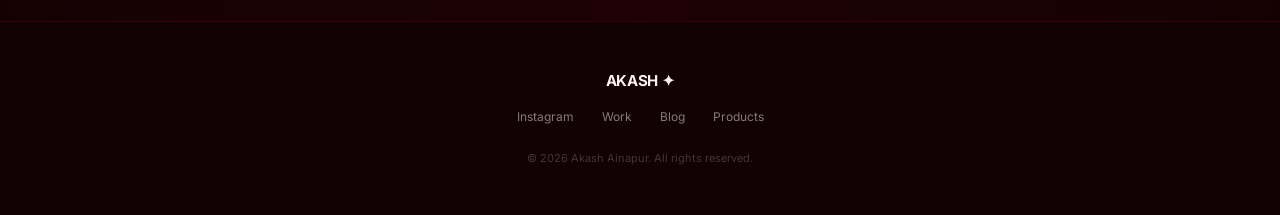
==== commit a020a0da: "fix: Update free download Google Drive link" ====
--- a/index_v3_fixed.html
+++ b/index_v3_fixed.html
@@ -279,7 +279,7 @@
           </span>
         </p>
         
-        <a href="https://drive.google.com/file/d/134Qw5Q2laM5VTwWkgmwhAGQ_ZkqqZ1Ht/view?usp=drive_link" target="_blank" class="modal__submit" id="downloadSpidyBtn" onclick="triggerDownloadToast()" style="display: block; text-align: center; text-decoration: none; line-height: 1.4; padding: 14px; border-radius: 10px; font-weight: 700; font-family: var(--font-body);">
+        <a href="https://drive.google.com/file/d/1EyJZgwmhpTCmmHWs0NNJHB5oK29v-4q8/view?usp=drivesdk" target="_blank" class="modal__submit" id="downloadSpidyBtn" onclick="triggerDownloadToast()" style="display: block; text-align: center; text-decoration: none; line-height: 1.4; padding: 14px; border-radius: 10px; font-weight: 700; font-family: var(--font-body);">
           ⬇ DOWNLOAD FREE PACK
         </a>
         <div style="font-size: 11px; color: var(--white-45); margin-top: 12px;">
